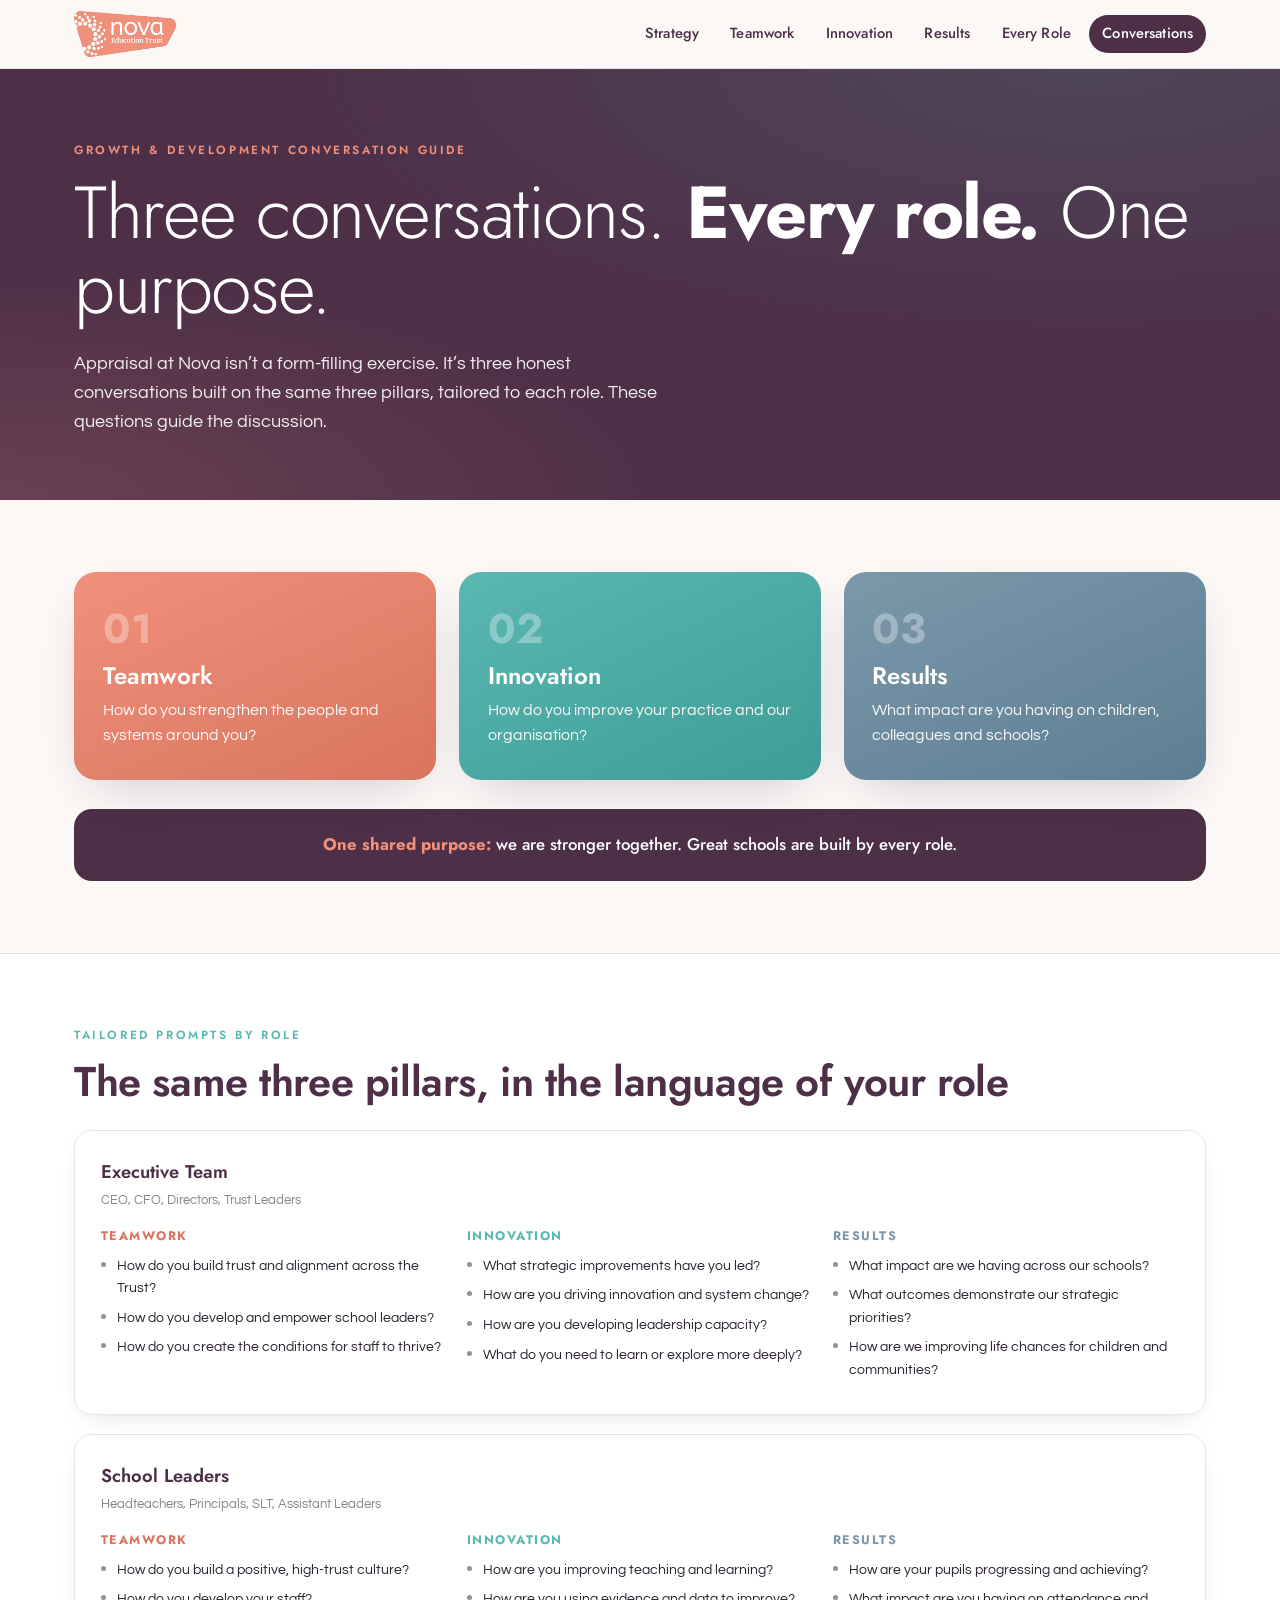
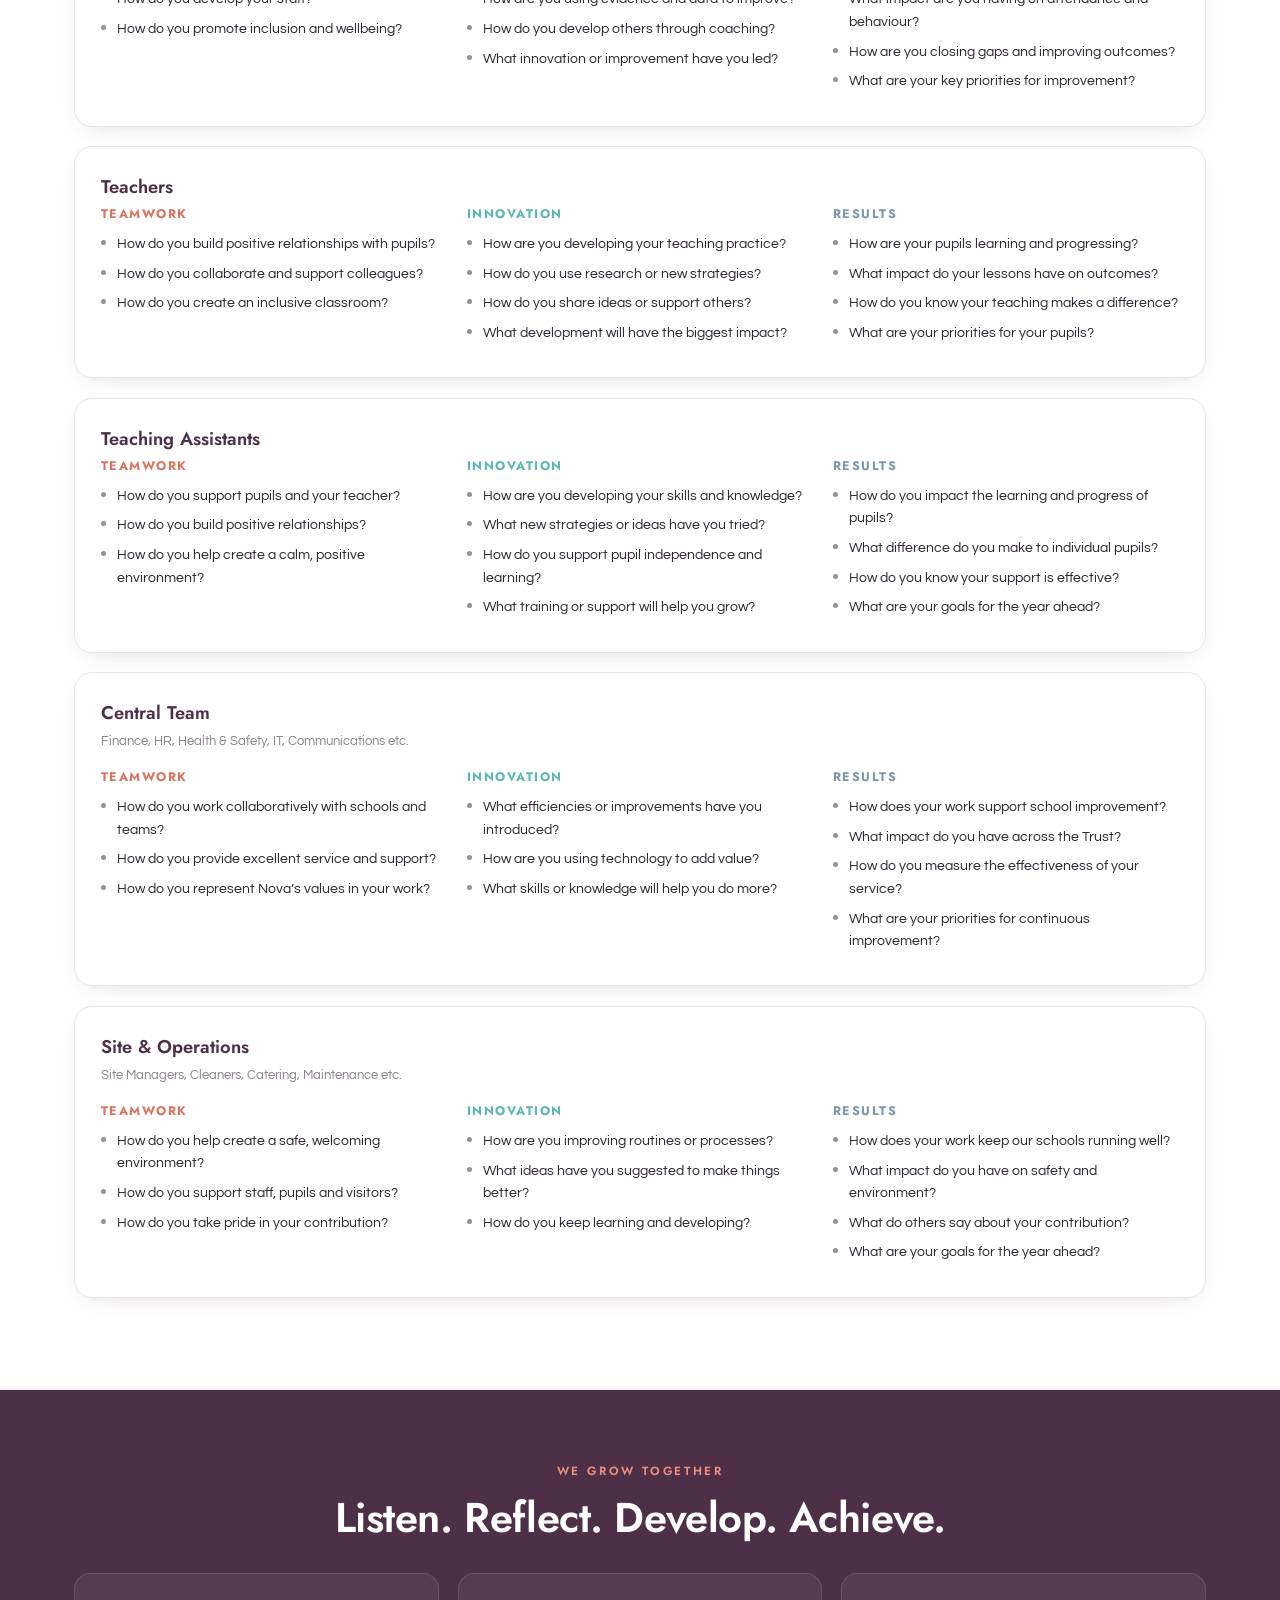
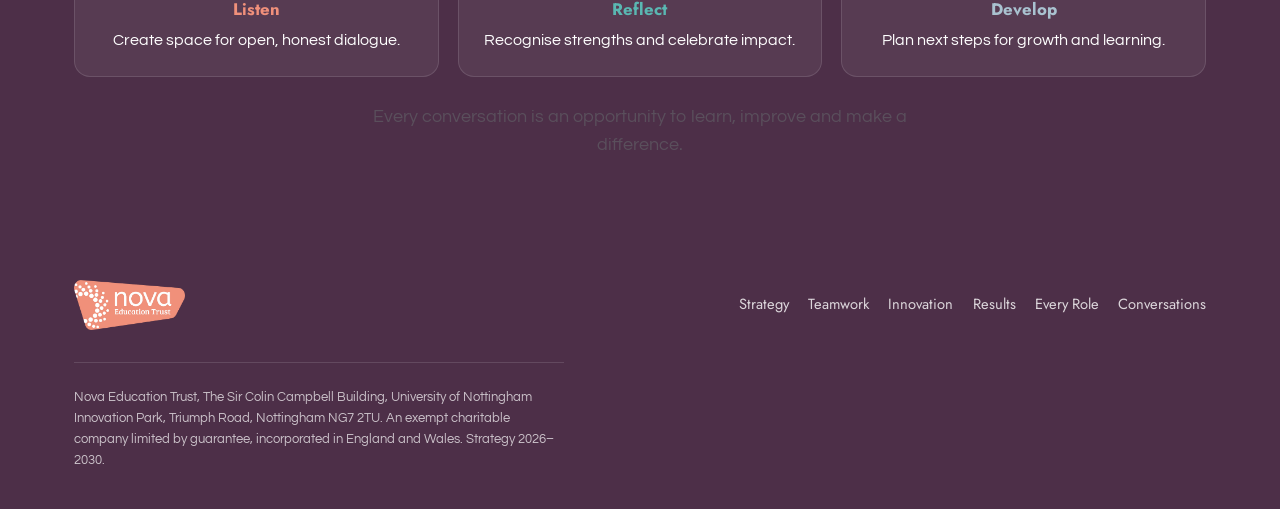
==== conversation-guide.html @ e48a893a "Add files via upload" ====
<!DOCTYPE html>
<html lang="en-GB">
<head>
<meta charset="UTF-8"><meta name="viewport" content="width=device-width, initial-scale=1.0">
<title>Growth &amp; Development Conversation Guide &mdash; Nova Education Trust</title>
<link rel="stylesheet" href="style.css">
</head>
<body>
<header class="nav">
  <div class="nav-inner">
    <a class="nav-logo" href="index.html"><img src="assets/nova-logo.png" alt="Nova Education Trust"></a>
    <nav class="links">
      <a href="index.html">Strategy</a>
      <a href="teamwork.html">Teamwork</a>
      <a href="innovation.html">Innovation</a>
      <a href="results.html">Results</a>
      <a href="performance-framework.html">Every Role</a>
      <a href="conversation-guide.html" class="active">Conversations</a>
    </nav>
  </div>
</header>

<section class="hero" style="padding:4.5rem 0 4rem">
  <div class="wrap">
    <div class="eyebrow" style="color:var(--coral)">Growth &amp; Development Conversation Guide</div>
    <h1>Three conversations. <b>Every role.</b> One purpose.</h1>
    <p class="sub">Appraisal at Nova isn&rsquo;t a form-filling exercise. It&rsquo;s three honest conversations built on the same three pillars, tailored to each role. These questions guide the discussion.</p>
  </div>
</section>

<section>
  <div class="wrap">
    <div class="pillars reveal">
      <div class="pcard t" style="cursor:default"><div class="num">01</div><h3>Teamwork</h3><p>How do you strengthen the people and systems around you?</p></div>
      <div class="pcard i" style="cursor:default"><div class="num">02</div><h3>Innovation</h3><p>How do you improve your practice and our organisation?</p></div>
      <div class="pcard r" style="cursor:default"><div class="num">03</div><h3>Results</h3><p>What impact are you having on children, colleagues and schools?</p></div>
    </div>
    <div class="purpose reveal"><b>One shared purpose:</b> we are stronger together. Great schools are built by every role.</div>
  </div>
</section>

<section class="band">
  <div class="wrap">
    <div class="reveal"><div class="eyebrow">Tailored prompts by role</div>
    <h2 class="section-title">The same three pillars, in the language of your role</h2></div>
    <div style="margin-top:1.6rem"><div class="conv-role reveal">
  <h3>Executive Team</h3><div class="ex">CEO, CFO, Directors, Trust Leaders</div>
  <div class="conv-cols">
    <div class="ct"><h5>Teamwork</h5><ul><li>How do you build trust and alignment across the Trust?</li><li>How do you develop and empower school leaders?</li><li>How do you create the conditions for staff to thrive?</li></ul></div>
    <div class="ci"><h5>Innovation</h5><ul><li>What strategic improvements have you led?</li><li>How are you driving innovation and system change?</li><li>How are you developing leadership capacity?</li><li>What do you need to learn or explore more deeply?</li></ul></div>
    <div class="cr"><h5>Results</h5><ul><li>What impact are we having across our schools?</li><li>What outcomes demonstrate our strategic priorities?</li><li>How are we improving life chances for children and communities?</li></ul></div>
  </div></div><div class="conv-role reveal">
  <h3>School Leaders</h3><div class="ex">Headteachers, Principals, SLT, Assistant Leaders</div>
  <div class="conv-cols">
    <div class="ct"><h5>Teamwork</h5><ul><li>How do you build a positive, high-trust culture?</li><li>How do you develop your staff?</li><li>How do you promote inclusion and wellbeing?</li></ul></div>
    <div class="ci"><h5>Innovation</h5><ul><li>How are you improving teaching and learning?</li><li>How are you using evidence and data to improve?</li><li>How do you develop others through coaching?</li><li>What innovation or improvement have you led?</li></ul></div>
    <div class="cr"><h5>Results</h5><ul><li>How are your pupils progressing and achieving?</li><li>What impact are you having on attendance and behaviour?</li><li>How are you closing gaps and improving outcomes?</li><li>What are your key priorities for improvement?</li></ul></div>
  </div></div><div class="conv-role reveal">
  <h3>Teachers</h3>
  <div class="conv-cols">
    <div class="ct"><h5>Teamwork</h5><ul><li>How do you build positive relationships with pupils?</li><li>How do you collaborate and support colleagues?</li><li>How do you create an inclusive classroom?</li></ul></div>
    <div class="ci"><h5>Innovation</h5><ul><li>How are you developing your teaching practice?</li><li>How do you use research or new strategies?</li><li>How do you share ideas or support others?</li><li>What development will have the biggest impact?</li></ul></div>
    <div class="cr"><h5>Results</h5><ul><li>How are your pupils learning and progressing?</li><li>What impact do your lessons have on outcomes?</li><li>How do you know your teaching makes a difference?</li><li>What are your priorities for your pupils?</li></ul></div>
  </div></div><div class="conv-role reveal">
  <h3>Teaching Assistants</h3>
  <div class="conv-cols">
    <div class="ct"><h5>Teamwork</h5><ul><li>How do you support pupils and your teacher?</li><li>How do you build positive relationships?</li><li>How do you help create a calm, positive environment?</li></ul></div>
    <div class="ci"><h5>Innovation</h5><ul><li>How are you developing your skills and knowledge?</li><li>What new strategies or ideas have you tried?</li><li>How do you support pupil independence and learning?</li><li>What training or support will help you grow?</li></ul></div>
    <div class="cr"><h5>Results</h5><ul><li>How do you impact the learning and progress of pupils?</li><li>What difference do you make to individual pupils?</li><li>How do you know your support is effective?</li><li>What are your goals for the year ahead?</li></ul></div>
  </div></div><div class="conv-role reveal">
  <h3>Central Team</h3><div class="ex">Finance, HR, Health &amp; Safety, IT, Communications etc.</div>
  <div class="conv-cols">
    <div class="ct"><h5>Teamwork</h5><ul><li>How do you work collaboratively with schools and teams?</li><li>How do you provide excellent service and support?</li><li>How do you represent Nova&rsquo;s values in your work?</li></ul></div>
    <div class="ci"><h5>Innovation</h5><ul><li>What efficiencies or improvements have you introduced?</li><li>How are you using technology to add value?</li><li>What skills or knowledge will help you do more?</li></ul></div>
    <div class="cr"><h5>Results</h5><ul><li>How does your work support school improvement?</li><li>What impact do you have across the Trust?</li><li>How do you measure the effectiveness of your service?</li><li>What are your priorities for continuous improvement?</li></ul></div>
  </div></div><div class="conv-role reveal">
  <h3>Site &amp; Operations</h3><div class="ex">Site Managers, Cleaners, Catering, Maintenance etc.</div>
  <div class="conv-cols">
    <div class="ct"><h5>Teamwork</h5><ul><li>How do you help create a safe, welcoming environment?</li><li>How do you support staff, pupils and visitors?</li><li>How do you take pride in your contribution?</li></ul></div>
    <div class="ci"><h5>Innovation</h5><ul><li>How are you improving routines or processes?</li><li>What ideas have you suggested to make things better?</li><li>How do you keep learning and developing?</li></ul></div>
    <div class="cr"><h5>Results</h5><ul><li>How does your work keep our schools running well?</li><li>What impact do you have on safety and environment?</li><li>What do others say about your contribution?</li><li>What are your goals for the year ahead?</li></ul></div>
  </div></div></div>
  </div>
</section>

<section class="band-plum">
  <div class="wrap reveal" style="text-align:center">
    <div class="eyebrow">We grow together</div>
    <h2 class="section-title">Listen. Reflect. Develop. Achieve.</h2>
    <div class="narrative" style="margin-top:2rem">
      <div class="nt"><b>Listen</b> Create space for open, honest dialogue.</div>
      <div class="ni"><b>Reflect</b> Recognise strengths and celebrate impact.</div>
      <div class="nr"><b>Develop</b> Plan next steps for growth and learning.</div>
    </div>
    <p class="lead" style="margin:1.6rem auto 0">Every conversation is an opportunity to learn, improve and make a difference.</p>
  </div>
</section>

<footer>
  <div class="wrap">
    <div class="fgrid">
      <img src="assets/nova-logo-white.png" alt="Nova Education Trust">
      <nav class="fnav">
        <a href="index.html">Strategy</a><a href="teamwork.html">Teamwork</a><a href="innovation.html">Innovation</a><a href="results.html">Results</a><a href="performance-framework.html">Every Role</a><a href="conversation-guide.html">Conversations</a>
      </nav>
    </div>
    <p class="copy">Nova Education Trust, The Sir Colin Campbell Building, University of Nottingham Innovation Park, Triumph Road, Nottingham NG7 2TU. An exempt charitable company limited by guarantee, incorporated in England and Wales. Strategy 2026&ndash;2030.</p>
  </div>
</footer>
<script src="app.js"></script>
</body></html>
---- style.css ----
/* ============================================================
   NOVA EDUCATION TRUST — Strategy 2026–2030
   Brand palette (from brand guidelines):
   Coral  #f0907b   | Slate  #7c98ab | Teal #5ab7b2 | Plum #4d2f48
   ============================================================ */

@import url('https://fonts.googleapis.com/css2?family=Jost:wght@300;400;500;600;700&family=Questrial&display=swap');

:root{
  --coral:#f0907b;
  --coral-dark:#d9755f;
  --coral-tint:#fdeee9;
  --slate:#7c98ab;
  --teal:#5ab7b2;
  --teal-tint:#e7f4f3;
  --plum:#4d2f48;
  --plum-tint:#f3eef2;
  --ink:#2c2230;
  --paper:#fbf8f6;
  --white:#ffffff;
  --line:#ece3df;
  --shadow:0 18px 50px -22px rgba(77,47,72,.30);
  --shadow-sm:0 8px 24px -14px rgba(77,47,72,.28);
  /* Century Gothic is the brand font; Jost/Questrial are the closest free geometric matches */
  --display:'Jost','Century Gothic',sans-serif;
  --body:'Questrial','Century Gothic',sans-serif;
}

*{box-sizing:border-box;margin:0;padding:0}
html{scroll-behavior:smooth}
body{
  font-family:var(--body);
  color:var(--ink);
  background:var(--paper);
  line-height:1.6;
  -webkit-font-smoothing:antialiased;
}
h1,h2,h3,h4,.eyebrow,nav,.btn{font-family:var(--display)}

/* ---------- decorative dot texture ---------- */
.dotfield{position:absolute;inset:0;pointer-events:none;opacity:.5;z-index:0}

/* ---------- top nav ---------- */
header.nav{
  position:sticky;top:0;z-index:100;
  background:rgba(251,248,246,.86);
  backdrop-filter:blur(12px);
  border-bottom:1px solid var(--line);
}
.nav-inner{
  max-width:1180px;margin:0 auto;padding:.7rem 1.5rem;
  display:flex;align-items:center;justify-content:space-between;gap:1rem;
}
.nav-logo img{height:46px;display:block}
nav.links{display:flex;gap:.35rem;flex-wrap:wrap}
nav.links a{
  text-decoration:none;color:var(--plum);font-weight:500;font-size:.92rem;
  padding:.45rem .8rem;border-radius:999px;transition:.2s;letter-spacing:.01em;
}
nav.links a:hover{background:var(--plum-tint)}
nav.links a.active{background:var(--plum);color:var(--white)}

/* ---------- generic layout ---------- */
.wrap{max-width:1180px;margin:0 auto;padding:0 1.5rem}
section{padding:4.5rem 0;position:relative}
.eyebrow{
  text-transform:uppercase;letter-spacing:.22em;font-size:.74rem;font-weight:600;
  color:var(--teal);margin-bottom:.9rem;
}
h2.section-title{font-size:clamp(1.7rem,3.4vw,2.6rem);font-weight:600;color:var(--plum);line-height:1.1;letter-spacing:-.01em}
.lead{font-size:1.12rem;max-width:62ch;color:#5a4f5c;margin-top:1rem}

/* ---------- hero ---------- */
.hero{
  position:relative;overflow:hidden;
  background:
    radial-gradient(120% 120% at 85% 0%, rgba(90,183,178,.16), transparent 55%),
    radial-gradient(110% 110% at 0% 100%, rgba(240,144,123,.18), transparent 50%),
    var(--plum);
  color:var(--white);
  padding:5.5rem 0 5rem;
}
.hero .wrap{position:relative;z-index:2}
.hero .logo-white{height:58px;margin-bottom:2.4rem}
.hero h1{
  font-size:clamp(2.4rem,6vw,4.6rem);font-weight:300;line-height:1.02;letter-spacing:-.02em;
}
.hero h1 b{font-weight:700}
.hero .tagline{
  font-family:var(--display);font-weight:600;font-size:clamp(1.1rem,2.4vw,1.5rem);
  margin-top:1.4rem;letter-spacing:.02em;
}
.hero .tagline .c{color:var(--coral)}
.hero .tagline .i{color:var(--teal)}
.hero .tagline .r{color:#a9c2d0}
.hero p.sub{max-width:60ch;margin-top:1.6rem;font-size:1.12rem;opacity:.92}
.hero .cta{margin-top:2.4rem;display:flex;gap:.8rem;flex-wrap:wrap}
.btn{
  display:inline-block;text-decoration:none;font-weight:600;font-size:.95rem;
  padding:.85rem 1.5rem;border-radius:999px;transition:.2s;letter-spacing:.01em;
}
.btn-primary{background:var(--coral);color:var(--white)}
.btn-primary:hover{background:var(--coral-dark);transform:translateY(-2px)}
.btn-ghost{background:transparent;color:var(--white);border:1.5px solid rgba(255,255,255,.4)}
.btn-ghost:hover{border-color:var(--white);background:rgba(255,255,255,.08)}

/* dot motif in hero corner */
.hero-dots{position:absolute;top:-40px;right:-40px;width:340px;height:340px;opacity:.13;z-index:1}

/* ---------- three pillar cards ---------- */
.pillars{display:grid;grid-template-columns:repeat(3,1fr);gap:1.4rem}
.pcard{
  position:relative;border-radius:22px;padding:2.2rem 1.8rem 2rem;color:var(--white);
  overflow:hidden;box-shadow:var(--shadow);text-decoration:none;display:block;
  transition:transform .25s, box-shadow .25s;
}
.pcard:hover{transform:translateY(-6px);box-shadow:0 26px 60px -24px rgba(77,47,72,.45)}
.pcard.t{background:linear-gradient(155deg,var(--coral),var(--coral-dark))}
.pcard.i{background:linear-gradient(155deg,var(--teal),#3f9d98)}
.pcard.r{background:linear-gradient(155deg,var(--slate),#5d7e92)}
.pcard .num{font-family:var(--display);font-weight:700;font-size:2.6rem;opacity:.32;line-height:1}
.pcard h3{font-size:1.5rem;font-weight:600;margin:.5rem 0 .15rem}
.pcard .motto{font-weight:600;font-family:var(--display);opacity:.95;margin-bottom:.9rem;letter-spacing:.02em}
.pcard p{font-size:.98rem;opacity:.95}
.pcard .q{margin-top:1.1rem;font-style:italic;font-size:.92rem;opacity:.9;border-top:1px solid rgba(255,255,255,.25);padding-top:.9rem}
.pcard .arrow{margin-top:1.2rem;font-family:var(--display);font-weight:600;font-size:.9rem}

/* ---------- alt sections ---------- */
.band{background:var(--white);border-top:1px solid var(--line);border-bottom:1px solid var(--line)}
.band-plum{background:var(--plum);color:var(--white)}
.band-plum .section-title{color:var(--white)}
.band-plum .eyebrow{color:var(--coral)}

/* ---------- narrative strip ---------- */
.narrative{display:grid;grid-template-columns:repeat(3,1fr);gap:1.2rem;margin-top:2rem}
.narrative div{padding:1.4rem 1.5rem;border-radius:16px;background:rgba(255,255,255,.06);border:1px solid rgba(255,255,255,.12)}
.narrative b{font-family:var(--display);font-size:1.05rem;display:block;margin-bottom:.3rem}
.narrative .nt b{color:var(--coral)}
.narrative .ni b{color:var(--teal)}
.narrative .nr b{color:#a9c2d0}

/* ---------- enablers ---------- */
.enablers{display:grid;grid-template-columns:repeat(6,1fr);gap:1rem;margin-top:2rem}
.enabler{background:var(--paper);border:1px solid var(--line);border-radius:14px;padding:1.3rem 1rem;text-align:center}
.enabler .ic{width:46px;height:46px;border-radius:50%;display:grid;place-items:center;margin:0 auto .7rem;color:#fff;font-family:var(--display);font-weight:700}
.enabler h4{font-size:.98rem;color:var(--plum);font-weight:600;margin-bottom:.3rem}
.enabler p{font-size:.82rem;color:#6a5f6c;line-height:1.45}

/* ---------- scorecard table ---------- */
.scorecard{width:100%;border-collapse:separate;border-spacing:0;margin-top:2rem;border-radius:16px;overflow:hidden;box-shadow:var(--shadow-sm)}
.scorecard th{font-family:var(--display);font-weight:600;color:#fff;text-align:left;padding:1rem 1.2rem;font-size:1rem}
.scorecard th.t{background:var(--coral)}
.scorecard th.i{background:var(--teal)}
.scorecard th.r{background:var(--slate)}
.scorecard td{padding:.8rem 1.2rem;background:#fff;border-bottom:1px solid var(--line);font-size:.95rem;color:var(--ink)}
.scorecard tr:last-child td{border-bottom:none}
.scorecard td:nth-child(1){border-left:3px solid var(--coral-tint)}
.scorecard td:nth-child(2){background:var(--teal-tint)}
.scorecard td:nth-child(3){background:var(--paper)}

/* ---------- KPI + roadmap (pillar pages) ---------- */
.page-hero{padding:4rem 0 3rem;color:#fff;position:relative;overflow:hidden}
.page-hero.t{background:linear-gradient(135deg,var(--coral),var(--coral-dark))}
.page-hero.i{background:linear-gradient(135deg,var(--teal),#3f9d98)}
.page-hero.r{background:linear-gradient(135deg,var(--slate),#54748a)}
.page-hero .eyebrow{color:rgba(255,255,255,.85)}
.page-hero h1{font-size:clamp(2.2rem,5vw,3.6rem);font-weight:300}
.page-hero h1 b{font-weight:700}
.page-hero .motto{font-family:var(--display);font-weight:600;font-size:1.3rem;margin-top:.5rem}
.page-hero .aim{max-width:60ch;margin-top:1.2rem;font-size:1.1rem;opacity:.95}

.brings{display:flex;flex-wrap:wrap;gap:.5rem;margin-top:2rem}
.brings span{background:#fff;border:1px solid var(--line);border-radius:999px;padding:.4rem .95rem;font-size:.86rem;color:var(--plum);font-weight:500}

.success-grid{display:grid;grid-template-columns:repeat(3,1fr);gap:1.3rem;margin-top:1.5rem}
.scol{background:#fff;border:1px solid var(--line);border-radius:18px;padding:1.6rem;box-shadow:var(--shadow-sm)}
.scol h4{font-family:var(--display);font-weight:600;color:var(--plum);margin-bottom:.9rem;font-size:1.1rem;display:flex;align-items:center;gap:.5rem}
.scol h4::before{content:"";width:10px;height:10px;border-radius:50%;background:var(--accent)}
.scol ul{list-style:none}
.scol li{padding-left:1.4rem;position:relative;margin-bottom:.5rem;font-size:.95rem}
.scol li::before{content:"";position:absolute;left:0;top:.55em;width:7px;height:7px;border-radius:50%;background:var(--accent)}

.kpi-grid{display:grid;grid-template-columns:repeat(3,1fr);gap:1.3rem;margin-top:1.5rem}
.kpi{background:#fff;border-radius:18px;padding:1.6rem;border-top:5px solid var(--accent);box-shadow:var(--shadow-sm)}
.kpi .knum{font-family:var(--display);font-weight:700;color:var(--accent);font-size:.8rem;letter-spacing:.15em;text-transform:uppercase}
.kpi h4{font-size:1.05rem;color:var(--plum);font-weight:600;margin:.4rem 0 .8rem;font-family:var(--display)}
.kpi .target{font-size:.92rem;color:#5a4f5c}
.kpi .target b{color:var(--ink)}

/* roadmap */
.roadmap{margin-top:1.5rem;display:grid;gap:1.1rem}
.yr{background:#fff;border:1px solid var(--line);border-radius:18px;padding:1.5rem 1.6rem;box-shadow:var(--shadow-sm);position:relative;overflow:hidden}
.yr::before{content:"";position:absolute;left:0;top:0;bottom:0;width:6px;background:var(--accent)}
.yr .yhead{display:flex;align-items:baseline;gap:.8rem;margin-bottom:.9rem;flex-wrap:wrap}
.yr .ytag{font-family:var(--display);font-weight:700;color:#fff;background:var(--accent);padding:.25rem .8rem;border-radius:999px;font-size:.82rem}
.yr .yname{font-family:var(--display);font-weight:600;color:var(--plum);font-size:1.15rem}
.yr ul{list-style:none;display:grid;gap:.45rem}
.yr li{padding-left:1.4rem;position:relative;font-size:.95rem}
.yr li::before{content:"→";position:absolute;left:0;color:var(--accent);font-weight:700}

/* ---------- role framework table ---------- */
.roletable-wrap{overflow-x:auto;margin-top:1.5rem;border-radius:16px;box-shadow:var(--shadow-sm)}
table.roles{border-collapse:separate;border-spacing:0;width:100%;min-width:720px;background:#fff}
table.roles th,table.roles td{padding:1rem 1.1rem;text-align:left;vertical-align:top;border-bottom:1px solid var(--line);font-size:.9rem}
table.roles thead th{font-family:var(--display);font-weight:600;color:#fff;position:sticky;top:0}
table.roles thead th:nth-child(1){background:var(--plum)}
table.roles thead th.t{background:var(--coral)}
table.roles thead th.i{background:var(--teal)}
table.roles thead th.r{background:var(--slate)}
table.roles tbody th{font-family:var(--display);font-weight:600;color:var(--plum);background:var(--paper);white-space:nowrap}
table.roles tbody th small{display:block;font-family:var(--body);font-weight:400;color:#8a7f8c;font-size:.78rem;white-space:normal;max-width:160px;margin-top:.2rem}
table.roles td:nth-child(2){background:var(--coral-tint)}
table.roles td:nth-child(3){background:var(--teal-tint)}
table.roles td:nth-child(4){background:var(--paper)}

/* assess + why cards */
.minicards{display:grid;grid-template-columns:repeat(3,1fr);gap:1.2rem;margin-top:1.5rem}
.mc{background:#fff;border:1px solid var(--line);border-radius:16px;padding:1.5rem;box-shadow:var(--shadow-sm)}
.mc .ic{width:42px;height:42px;border-radius:12px;background:var(--teal-tint);color:var(--teal);display:grid;place-items:center;font-family:var(--display);font-weight:700;margin-bottom:.8rem}
.mc h4{font-family:var(--display);color:var(--plum);font-weight:600;margin-bottom:.4rem;font-size:1.02rem}
.mc p{font-size:.9rem;color:#5a4f5c}

/* quote / apple callout */
.callout{background:var(--plum-tint);border-left:5px solid var(--coral);border-radius:0 16px 16px 0;padding:1.6rem 1.8rem;margin-top:1.8rem}
.callout p{font-size:1.05rem;color:var(--plum)}
.callout .src{font-size:.82rem;color:#8a7f8c;margin-top:.6rem;font-style:italic}

/* conversation guide */
.conv-role{background:#fff;border:1px solid var(--line);border-radius:18px;padding:1.6rem;box-shadow:var(--shadow-sm);margin-bottom:1.2rem}
.conv-role h3{font-family:var(--display);color:var(--plum);font-weight:600;font-size:1.15rem;margin-bottom:.2rem}
.conv-role .ex{font-size:.82rem;color:#8a7f8c;margin-bottom:1rem}
.conv-cols{display:grid;grid-template-columns:repeat(3,1fr);gap:1.2rem}
.conv-cols h5{font-family:var(--display);font-size:.78rem;letter-spacing:.12em;text-transform:uppercase;margin-bottom:.5rem}
.conv-cols .ct h5{color:var(--coral-dark)}
.conv-cols .ci h5{color:var(--teal)}
.conv-cols .cr h5{color:var(--slate)}
.conv-cols ul{list-style:none}
.conv-cols li{font-size:.88rem;margin-bottom:.45rem;padding-left:1rem;position:relative}
.conv-cols li::before{content:"";position:absolute;left:0;top:.5em;width:5px;height:5px;border-radius:50%;background:currentColor;opacity:.5}
.conv-cols .ct{color:var(--coral-dark)}
.conv-cols .ci{color:var(--teal)}
.conv-cols .cr{color:var(--slate)}
.conv-cols .ct li,.conv-cols .ci li,.conv-cols .cr li{color:var(--ink)}

/* footer */
footer{background:var(--plum);color:#fff;padding:3rem 0 2.4rem;margin-top:0}
footer .fgrid{display:flex;justify-content:space-between;gap:2rem;flex-wrap:wrap;align-items:center}
footer img{height:50px}
footer .fnav{display:flex;gap:1.2rem;flex-wrap:wrap}
footer .fnav a{color:rgba(255,255,255,.8);text-decoration:none;font-size:.92rem;font-family:var(--display)}
footer .fnav a:hover{color:#fff}
footer .copy{margin-top:2rem;padding-top:1.5rem;border-top:1px solid rgba(255,255,255,.18);font-size:.82rem;opacity:.7;max-width:70ch}

/* shared-purpose banner */
.purpose{background:var(--plum);color:#fff;border-radius:18px;padding:1.4rem 1.8rem;margin-top:1.8rem;text-align:center;font-family:var(--display);font-weight:500;font-size:1.05rem}
.purpose b{color:var(--coral)}

/* reveal animation */
.reveal{opacity:0;transform:translateY(24px);transition:opacity .7s ease,transform .7s ease}
.reveal.in{opacity:1;transform:none}

/* ---------- responsive ---------- */
@media(max-width:900px){
  .pillars,.narrative,.success-grid,.kpi-grid,.minicards,.conv-cols{grid-template-columns:1fr}
  .enablers{grid-template-columns:repeat(3,1fr)}
  nav.links{display:none}
}
@media(max-width:560px){
  .enablers{grid-template-columns:repeat(2,1fr)}
  section{padding:3rem 0}
}
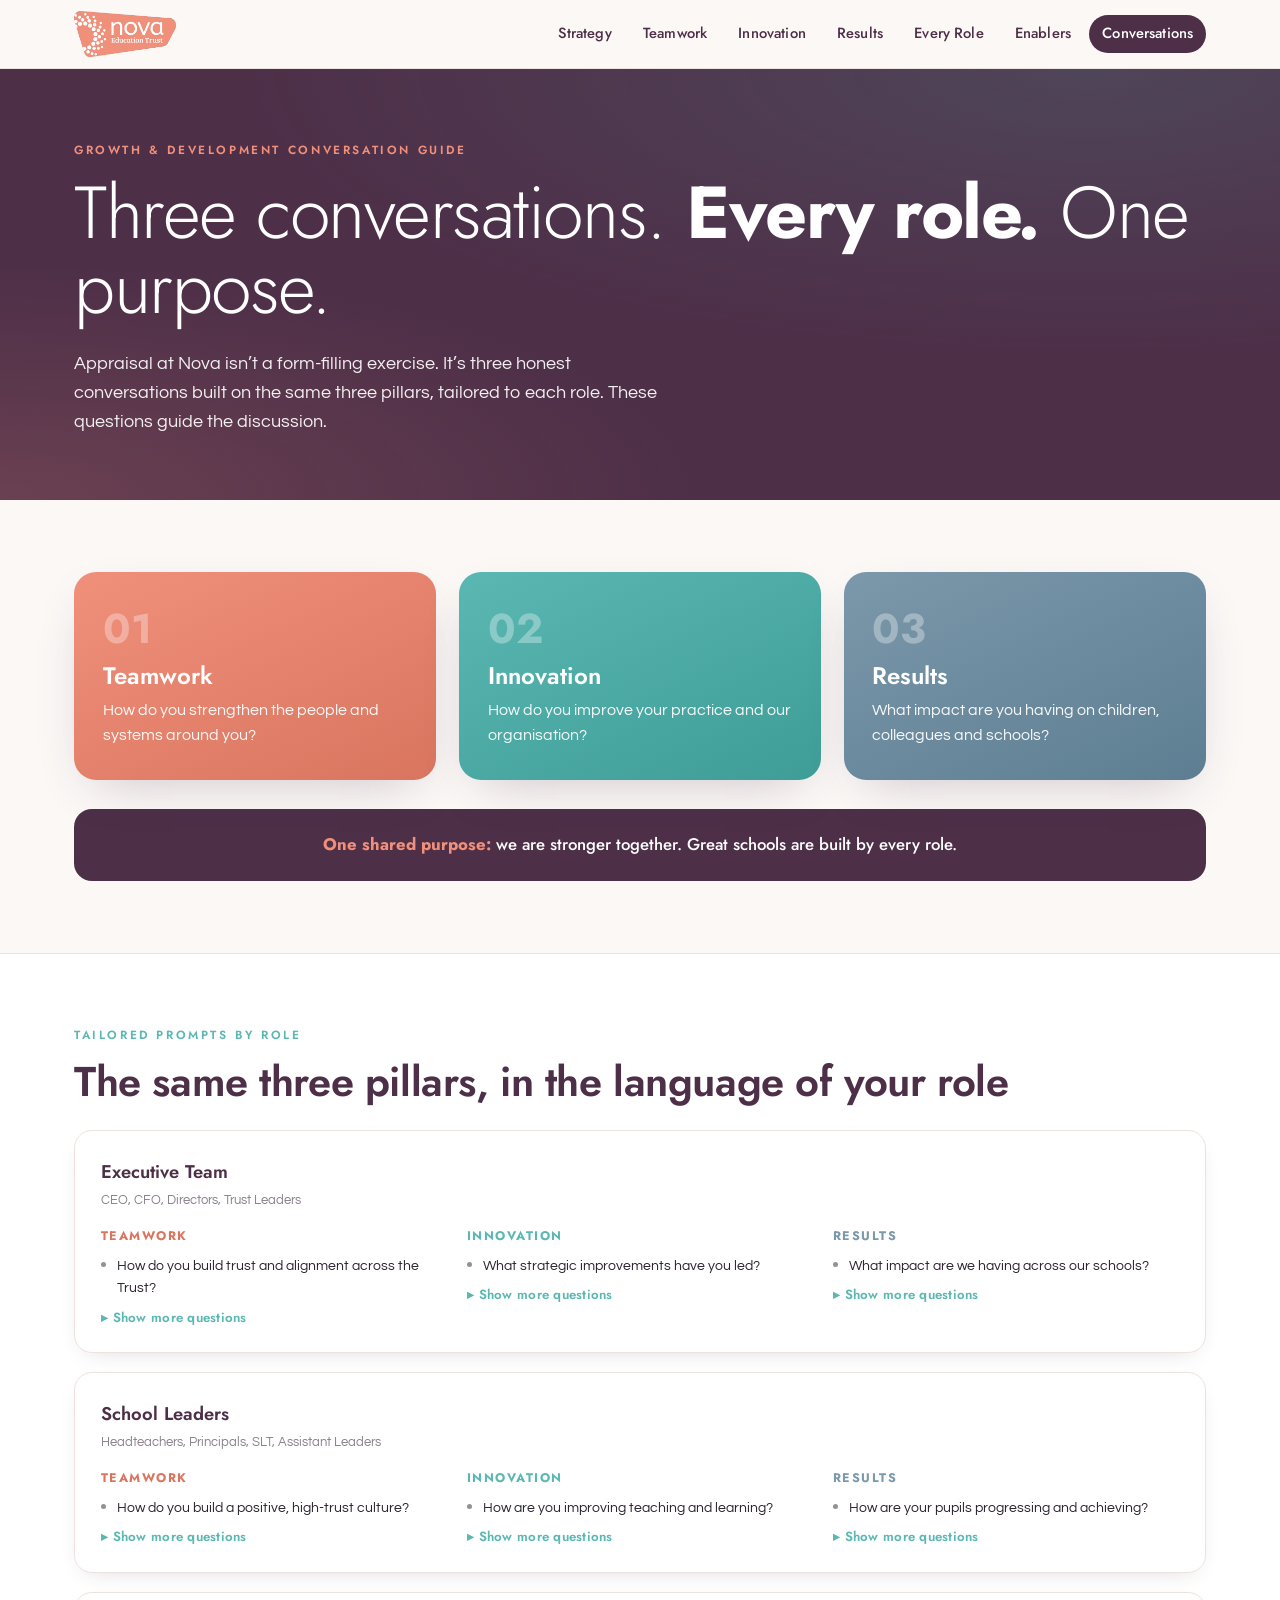
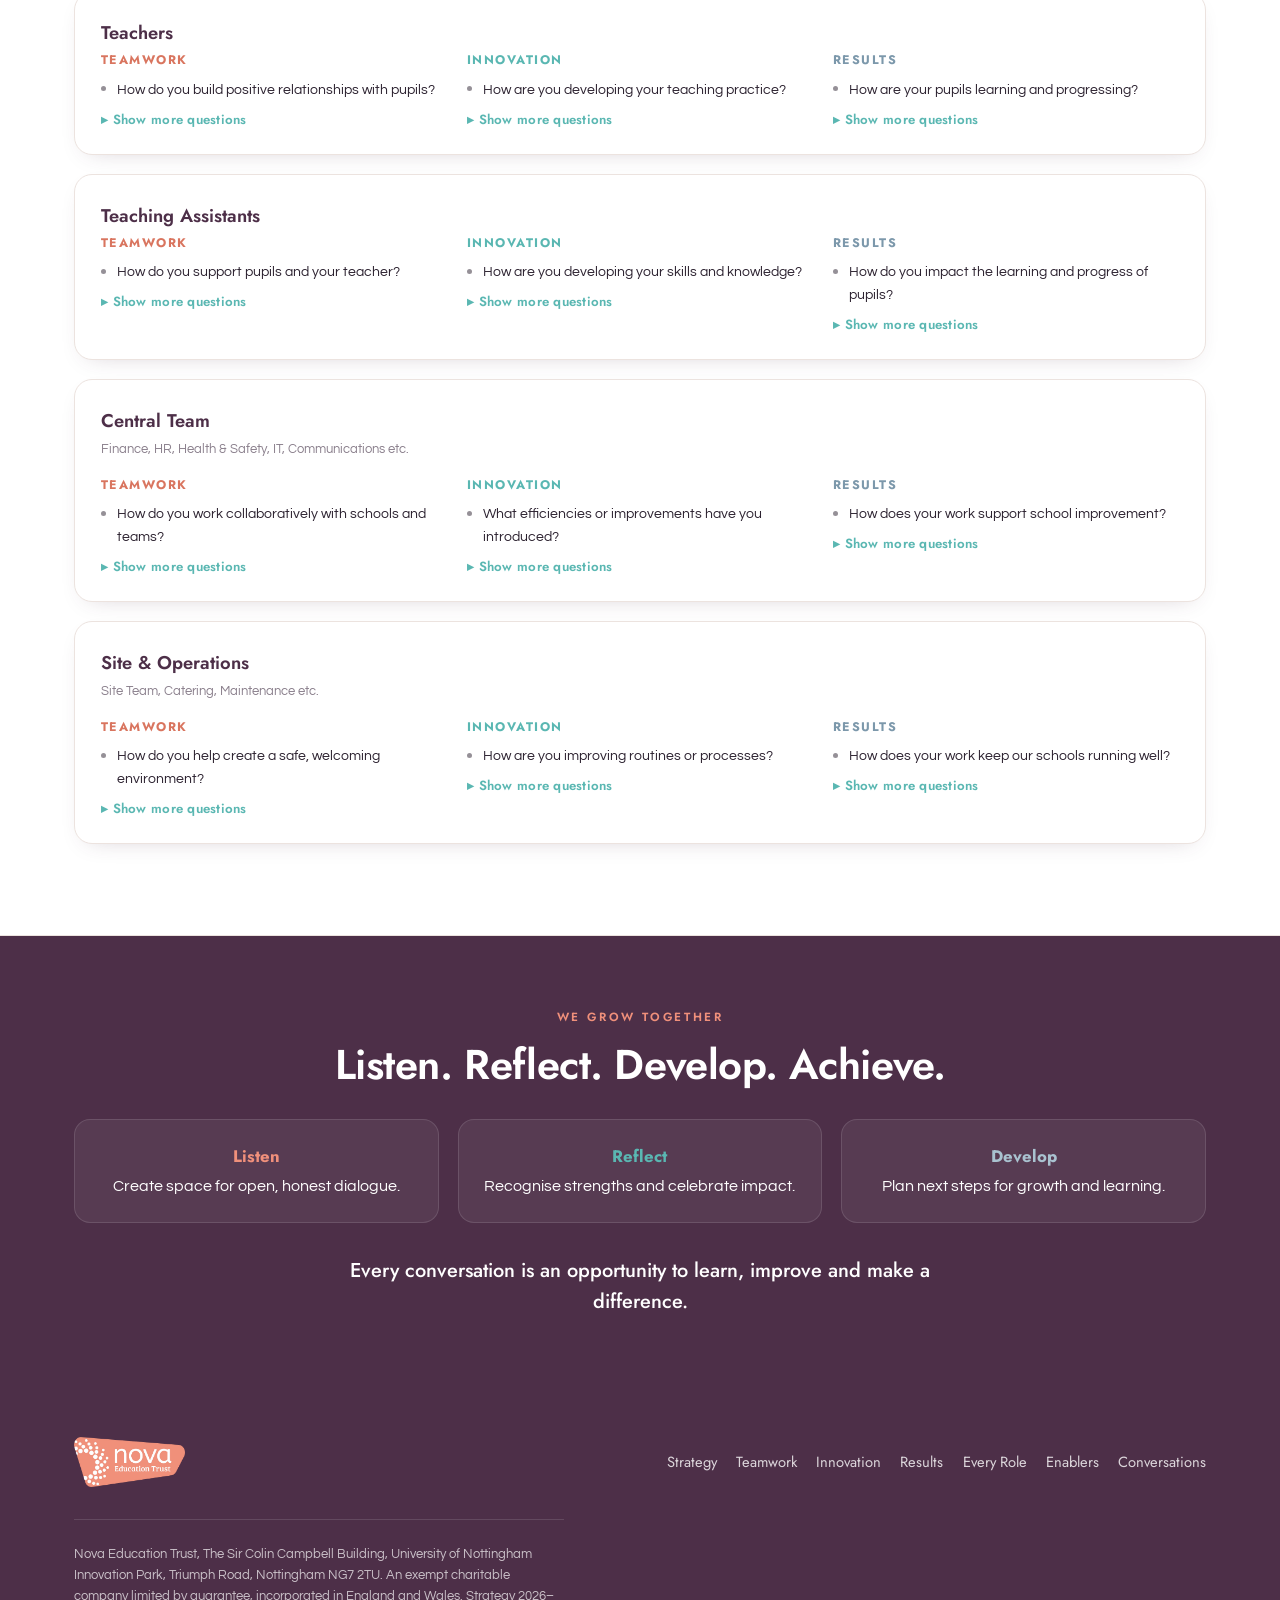
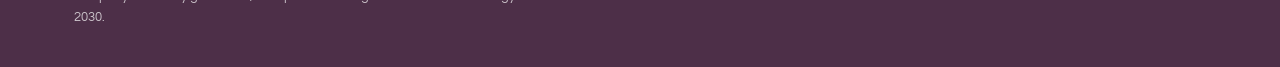
==== commit 72fef591: "Major UX and content improvements Co-Authored-By: Claude Sonnet 4.6 <noreply@anthropic.com>" ====
--- a/conversation-guide.html
+++ b/conversation-guide.html
@@ -15,6 +15,7 @@
       <a href="innovation.html">Innovation</a>
       <a href="results.html">Results</a>
       <a href="performance-framework.html">Every Role</a>
+      <a href="enablers.html">Enablers</a>
       <a href="conversation-guide.html" class="active">Conversations</a>
     </nav>
   </div>
@@ -43,43 +44,159 @@
   <div class="wrap">
     <div class="reveal"><div class="eyebrow">Tailored prompts by role</div>
     <h2 class="section-title">The same three pillars, in the language of your role</h2></div>
-    <div style="margin-top:1.6rem"><div class="conv-role reveal">
-  <h3>Executive Team</h3><div class="ex">CEO, CFO, Directors, Trust Leaders</div>
-  <div class="conv-cols">
-    <div class="ct"><h5>Teamwork</h5><ul><li>How do you build trust and alignment across the Trust?</li><li>How do you develop and empower school leaders?</li><li>How do you create the conditions for staff to thrive?</li></ul></div>
-    <div class="ci"><h5>Innovation</h5><ul><li>What strategic improvements have you led?</li><li>How are you driving innovation and system change?</li><li>How are you developing leadership capacity?</li><li>What do you need to learn or explore more deeply?</li></ul></div>
-    <div class="cr"><h5>Results</h5><ul><li>What impact are we having across our schools?</li><li>What outcomes demonstrate our strategic priorities?</li><li>How are we improving life chances for children and communities?</li></ul></div>
-  </div></div><div class="conv-role reveal">
-  <h3>School Leaders</h3><div class="ex">Headteachers, Principals, SLT, Assistant Leaders</div>
-  <div class="conv-cols">
-    <div class="ct"><h5>Teamwork</h5><ul><li>How do you build a positive, high-trust culture?</li><li>How do you develop your staff?</li><li>How do you promote inclusion and wellbeing?</li></ul></div>
-    <div class="ci"><h5>Innovation</h5><ul><li>How are you improving teaching and learning?</li><li>How are you using evidence and data to improve?</li><li>How do you develop others through coaching?</li><li>What innovation or improvement have you led?</li></ul></div>
-    <div class="cr"><h5>Results</h5><ul><li>How are your pupils progressing and achieving?</li><li>What impact are you having on attendance and behaviour?</li><li>How are you closing gaps and improving outcomes?</li><li>What are your key priorities for improvement?</li></ul></div>
-  </div></div><div class="conv-role reveal">
-  <h3>Teachers</h3>
-  <div class="conv-cols">
-    <div class="ct"><h5>Teamwork</h5><ul><li>How do you build positive relationships with pupils?</li><li>How do you collaborate and support colleagues?</li><li>How do you create an inclusive classroom?</li></ul></div>
-    <div class="ci"><h5>Innovation</h5><ul><li>How are you developing your teaching practice?</li><li>How do you use research or new strategies?</li><li>How do you share ideas or support others?</li><li>What development will have the biggest impact?</li></ul></div>
-    <div class="cr"><h5>Results</h5><ul><li>How are your pupils learning and progressing?</li><li>What impact do your lessons have on outcomes?</li><li>How do you know your teaching makes a difference?</li><li>What are your priorities for your pupils?</li></ul></div>
-  </div></div><div class="conv-role reveal">
-  <h3>Teaching Assistants</h3>
-  <div class="conv-cols">
-    <div class="ct"><h5>Teamwork</h5><ul><li>How do you support pupils and your teacher?</li><li>How do you build positive relationships?</li><li>How do you help create a calm, positive environment?</li></ul></div>
-    <div class="ci"><h5>Innovation</h5><ul><li>How are you developing your skills and knowledge?</li><li>What new strategies or ideas have you tried?</li><li>How do you support pupil independence and learning?</li><li>What training or support will help you grow?</li></ul></div>
-    <div class="cr"><h5>Results</h5><ul><li>How do you impact the learning and progress of pupils?</li><li>What difference do you make to individual pupils?</li><li>How do you know your support is effective?</li><li>What are your goals for the year ahead?</li></ul></div>
-  </div></div><div class="conv-role reveal">
-  <h3>Central Team</h3><div class="ex">Finance, HR, Health &amp; Safety, IT, Communications etc.</div>
-  <div class="conv-cols">
-    <div class="ct"><h5>Teamwork</h5><ul><li>How do you work collaboratively with schools and teams?</li><li>How do you provide excellent service and support?</li><li>How do you represent Nova&rsquo;s values in your work?</li></ul></div>
-    <div class="ci"><h5>Innovation</h5><ul><li>What efficiencies or improvements have you introduced?</li><li>How are you using technology to add value?</li><li>What skills or knowledge will help you do more?</li></ul></div>
-    <div class="cr"><h5>Results</h5><ul><li>How does your work support school improvement?</li><li>What impact do you have across the Trust?</li><li>How do you measure the effectiveness of your service?</li><li>What are your priorities for continuous improvement?</li></ul></div>
-  </div></div><div class="conv-role reveal">
-  <h3>Site &amp; Operations</h3><div class="ex">Site Managers, Cleaners, Catering, Maintenance etc.</div>
-  <div class="conv-cols">
-    <div class="ct"><h5>Teamwork</h5><ul><li>How do you help create a safe, welcoming environment?</li><li>How do you support staff, pupils and visitors?</li><li>How do you take pride in your contribution?</li></ul></div>
-    <div class="ci"><h5>Innovation</h5><ul><li>How are you improving routines or processes?</li><li>What ideas have you suggested to make things better?</li><li>How do you keep learning and developing?</li></ul></div>
-    <div class="cr"><h5>Results</h5><ul><li>How does your work keep our schools running well?</li><li>What impact do you have on safety and environment?</li><li>What do others say about your contribution?</li><li>What are your goals for the year ahead?</li></ul></div>
-  </div></div></div>
+    <div style="margin-top:1.6rem">
+
+      <!-- Executive Team -->
+      <div class="conv-role reveal">
+        <h3>Executive Team</h3><div class="ex">CEO, CFO, Directors, Trust Leaders</div>
+        <div class="conv-cols">
+          <div class="ct">
+            <h5>Teamwork</h5>
+            <ul><li>How do you build trust and alignment across the Trust?</li></ul>
+            <div class="conv-extra" id="et-t-extra"><ul><li>How do you develop and empower school leaders?</li><li>How do you create the conditions for staff to thrive?</li></ul></div>
+            <button class="conv-more-btn" onclick="toggleExtra('et-t-extra', this)">Show more questions</button>
+          </div>
+          <div class="ci">
+            <h5>Innovation</h5>
+            <ul><li>What strategic improvements have you led?</li></ul>
+            <div class="conv-extra" id="et-i-extra"><ul><li>How are you driving innovation and system change?</li><li>How are you developing leadership capacity?</li><li>What do you need to learn or explore more deeply?</li></ul></div>
+            <button class="conv-more-btn" onclick="toggleExtra('et-i-extra', this)">Show more questions</button>
+          </div>
+          <div class="cr">
+            <h5>Results</h5>
+            <ul><li>What impact are we having across our schools?</li></ul>
+            <div class="conv-extra" id="et-r-extra"><ul><li>What outcomes demonstrate our strategic priorities?</li><li>How are we improving life chances for children and communities?</li></ul></div>
+            <button class="conv-more-btn" onclick="toggleExtra('et-r-extra', this)">Show more questions</button>
+          </div>
+        </div>
+      </div>
+
+      <!-- School Leaders -->
+      <div class="conv-role reveal">
+        <h3>School Leaders</h3><div class="ex">Headteachers, Principals, SLT, Assistant Leaders</div>
+        <div class="conv-cols">
+          <div class="ct">
+            <h5>Teamwork</h5>
+            <ul><li>How do you build a positive, high-trust culture?</li></ul>
+            <div class="conv-extra" id="sl-t-extra"><ul><li>How do you develop your staff?</li><li>How do you promote inclusion and wellbeing?</li></ul></div>
+            <button class="conv-more-btn" onclick="toggleExtra('sl-t-extra', this)">Show more questions</button>
+          </div>
+          <div class="ci">
+            <h5>Innovation</h5>
+            <ul><li>How are you improving teaching and learning?</li></ul>
+            <div class="conv-extra" id="sl-i-extra"><ul><li>How are you using evidence and data to improve?</li><li>How do you develop others through coaching?</li><li>What innovation or improvement have you led?</li></ul></div>
+            <button class="conv-more-btn" onclick="toggleExtra('sl-i-extra', this)">Show more questions</button>
+          </div>
+          <div class="cr">
+            <h5>Results</h5>
+            <ul><li>How are your pupils progressing and achieving?</li></ul>
+            <div class="conv-extra" id="sl-r-extra"><ul><li>What impact are you having on attendance and behaviour?</li><li>How are you closing gaps and improving outcomes?</li><li>What are your key priorities for improvement?</li></ul></div>
+            <button class="conv-more-btn" onclick="toggleExtra('sl-r-extra', this)">Show more questions</button>
+          </div>
+        </div>
+      </div>
+
+      <!-- Teachers -->
+      <div class="conv-role reveal">
+        <h3>Teachers</h3>
+        <div class="conv-cols">
+          <div class="ct">
+            <h5>Teamwork</h5>
+            <ul><li>How do you build positive relationships with pupils?</li></ul>
+            <div class="conv-extra" id="t-t-extra"><ul><li>How do you collaborate and support colleagues?</li><li>How do you create an inclusive classroom?</li></ul></div>
+            <button class="conv-more-btn" onclick="toggleExtra('t-t-extra', this)">Show more questions</button>
+          </div>
+          <div class="ci">
+            <h5>Innovation</h5>
+            <ul><li>How are you developing your teaching practice?</li></ul>
+            <div class="conv-extra" id="t-i-extra"><ul><li>How do you use research or new strategies?</li><li>How do you share ideas or support others?</li><li>What development will have the biggest impact?</li></ul></div>
+            <button class="conv-more-btn" onclick="toggleExtra('t-i-extra', this)">Show more questions</button>
+          </div>
+          <div class="cr">
+            <h5>Results</h5>
+            <ul><li>How are your pupils learning and progressing?</li></ul>
+            <div class="conv-extra" id="t-r-extra"><ul><li>What impact do your lessons have on outcomes?</li><li>How do you know your teaching makes a difference?</li><li>What are your priorities for your pupils?</li></ul></div>
+            <button class="conv-more-btn" onclick="toggleExtra('t-r-extra', this)">Show more questions</button>
+          </div>
+        </div>
+      </div>
+
+      <!-- Teaching Assistants -->
+      <div class="conv-role reveal">
+        <h3>Teaching Assistants</h3>
+        <div class="conv-cols">
+          <div class="ct">
+            <h5>Teamwork</h5>
+            <ul><li>How do you support pupils and your teacher?</li></ul>
+            <div class="conv-extra" id="ta-t-extra"><ul><li>How do you build positive relationships?</li><li>How do you help create a calm, positive environment?</li></ul></div>
+            <button class="conv-more-btn" onclick="toggleExtra('ta-t-extra', this)">Show more questions</button>
+          </div>
+          <div class="ci">
+            <h5>Innovation</h5>
+            <ul><li>How are you developing your skills and knowledge?</li></ul>
+            <div class="conv-extra" id="ta-i-extra"><ul><li>What new strategies or ideas have you tried?</li><li>How do you support pupil independence and learning?</li><li>What training or support will help you grow?</li></ul></div>
+            <button class="conv-more-btn" onclick="toggleExtra('ta-i-extra', this)">Show more questions</button>
+          </div>
+          <div class="cr">
+            <h5>Results</h5>
+            <ul><li>How do you impact the learning and progress of pupils?</li></ul>
+            <div class="conv-extra" id="ta-r-extra"><ul><li>What difference do you make to individual pupils?</li><li>How do you know your support is effective?</li><li>What are your goals for the year ahead?</li></ul></div>
+            <button class="conv-more-btn" onclick="toggleExtra('ta-r-extra', this)">Show more questions</button>
+          </div>
+        </div>
+      </div>
+
+      <!-- Central Team -->
+      <div class="conv-role reveal">
+        <h3>Central Team</h3><div class="ex">Finance, HR, Health &amp; Safety, IT, Communications etc.</div>
+        <div class="conv-cols">
+          <div class="ct">
+            <h5>Teamwork</h5>
+            <ul><li>How do you work collaboratively with schools and teams?</li></ul>
+            <div class="conv-extra" id="ct-t-extra"><ul><li>How do you provide excellent service and support?</li><li>How do you represent Nova&rsquo;s values in your work?</li></ul></div>
+            <button class="conv-more-btn" onclick="toggleExtra('ct-t-extra', this)">Show more questions</button>
+          </div>
+          <div class="ci">
+            <h5>Innovation</h5>
+            <ul><li>What efficiencies or improvements have you introduced?</li></ul>
+            <div class="conv-extra" id="ct-i-extra"><ul><li>How are you using technology to add value?</li><li>What skills or knowledge will help you do more?</li></ul></div>
+            <button class="conv-more-btn" onclick="toggleExtra('ct-i-extra', this)">Show more questions</button>
+          </div>
+          <div class="cr">
+            <h5>Results</h5>
+            <ul><li>How does your work support school improvement?</li></ul>
+            <div class="conv-extra" id="ct-r-extra"><ul><li>What impact do you have across the Trust?</li><li>How do you measure the effectiveness of your service?</li><li>What are your priorities for continuous improvement?</li></ul></div>
+            <button class="conv-more-btn" onclick="toggleExtra('ct-r-extra', this)">Show more questions</button>
+          </div>
+        </div>
+      </div>
+
+      <!-- Site & Operations -->
+      <div class="conv-role reveal">
+        <h3>Site &amp; Operations</h3><div class="ex">Site Team, Catering, Maintenance etc.</div>
+        <div class="conv-cols">
+          <div class="ct">
+            <h5>Teamwork</h5>
+            <ul><li>How do you help create a safe, welcoming environment?</li></ul>
+            <div class="conv-extra" id="so-t-extra"><ul><li>How do you support staff, pupils and visitors?</li><li>How do you take pride in your contribution?</li></ul></div>
+            <button class="conv-more-btn" onclick="toggleExtra('so-t-extra', this)">Show more questions</button>
+          </div>
+          <div class="ci">
+            <h5>Innovation</h5>
+            <ul><li>How are you improving routines or processes?</li></ul>
+            <div class="conv-extra" id="so-i-extra"><ul><li>What ideas have you suggested to make things better?</li><li>How do you keep learning and developing?</li></ul></div>
+            <button class="conv-more-btn" onclick="toggleExtra('so-i-extra', this)">Show more questions</button>
+          </div>
+          <div class="cr">
+            <h5>Results</h5>
+            <ul><li>How does your work keep our schools running well?</li></ul>
+            <div class="conv-extra" id="so-r-extra"><ul><li>What impact do you have on safety and environment?</li><li>What do others say about your contribution?</li><li>What are your goals for the year ahead?</li></ul></div>
+            <button class="conv-more-btn" onclick="toggleExtra('so-r-extra', this)">Show more questions</button>
+          </div>
+        </div>
+      </div>
+
+    </div>
   </div>
 </section>
 
@@ -92,7 +209,7 @@
       <div class="ni"><b>Reflect</b> Recognise strengths and celebrate impact.</div>
       <div class="nr"><b>Develop</b> Plan next steps for growth and learning.</div>
     </div>
-    <p class="lead" style="margin:1.6rem auto 0">Every conversation is an opportunity to learn, improve and make a difference.</p>
+    <p style="margin:2rem auto 0;font-size:1.25rem;color:#ffffff;max-width:52ch;line-height:1.55;font-family:var(--display);font-weight:500">Every conversation is an opportunity to learn, improve and make a difference.</p>
   </div>
 </section>
 
@@ -101,11 +218,21 @@
     <div class="fgrid">
       <img src="assets/nova-logo-white.png" alt="Nova Education Trust">
       <nav class="fnav">
-        <a href="index.html">Strategy</a><a href="teamwork.html">Teamwork</a><a href="innovation.html">Innovation</a><a href="results.html">Results</a><a href="performance-framework.html">Every Role</a><a href="conversation-guide.html">Conversations</a>
+        <a href="index.html">Strategy</a><a href="teamwork.html">Teamwork</a><a href="innovation.html">Innovation</a><a href="results.html">Results</a><a href="performance-framework.html">Every Role</a><a href="enablers.html">Enablers</a><a href="conversation-guide.html">Conversations</a>
       </nav>
     </div>
     <p class="copy">Nova Education Trust, The Sir Colin Campbell Building, University of Nottingham Innovation Park, Triumph Road, Nottingham NG7 2TU. An exempt charitable company limited by guarantee, incorporated in England and Wales. Strategy 2026&ndash;2030.</p>
   </div>
 </footer>
+
 <script src="app.js"></script>
-</body></html>+<script>
+function toggleExtra(id, btn) {
+  const el = document.getElementById(id);
+  const open = el.classList.toggle('open');
+  btn.classList.toggle('open', open);
+  btn.textContent = open ? 'Show fewer questions' : 'Show more questions';
+}
+</script>
+</body>
+</html>
--- a/style.css
+++ b/style.css
@@ -259,9 +259,130 @@
 .reveal{opacity:0;transform:translateY(24px);transition:opacity .7s ease,transform .7s ease}
 .reveal.in{opacity:1;transform:none}
 
+/* ---------- hero subtitle ---------- */
+.hero-subtitle{
+  font-family:var(--display);font-weight:400;font-size:clamp(1.1rem,2.2vw,1.45rem);
+  color:var(--teal);letter-spacing:.04em;margin-top:.6rem;opacity:.95;
+}
+
+/* ---------- pull quote ---------- */
+.pull-quote{
+  margin:2.8rem auto 0;max-width:720px;text-align:center;
+  padding:2rem 2.4rem;border-radius:20px;
+  background:var(--plum-tint);border-left:none;position:relative;
+}
+.pull-quote::before{
+  content:"\201C";font-family:var(--display);font-size:5rem;color:var(--plum);
+  opacity:.18;position:absolute;top:-.6rem;left:1rem;line-height:1;
+}
+.pull-quote p{
+  font-family:var(--display);font-size:clamp(1.1rem,2.4vw,1.5rem);
+  font-weight:600;color:var(--plum);line-height:1.35;font-style:italic;
+}
+.pull-quote cite{display:block;margin-top:.9rem;font-size:.92rem;color:#8a7f8c;font-style:normal;font-family:var(--display)}
+
+/* ---------- scorecard matrix ---------- */
+.scorecard-matrix{
+  display:grid;grid-template-columns:repeat(3,1fr);gap:1.2rem;margin-top:2rem;
+}
+.sm-col{border-radius:18px;overflow:hidden;box-shadow:var(--shadow-sm)}
+.sm-head{
+  font-family:var(--display);font-weight:700;font-size:1.05rem;
+  color:#fff;padding:1rem 1.3rem;
+}
+.sm-col.sm-t .sm-head{background:var(--coral)}
+.sm-col.sm-i .sm-head{background:var(--teal)}
+.sm-col.sm-r .sm-head{background:var(--slate)}
+.sm-item{
+  padding:1.1rem 1.3rem;border-bottom:1px solid rgba(255,255,255,.1);
+}
+.sm-col.sm-t .sm-item{background:rgba(240,144,123,.18)}
+.sm-col.sm-i .sm-item{background:rgba(90,183,178,.15)}
+.sm-col.sm-r .sm-item{background:rgba(124,152,171,.15)}
+.sm-item:last-child{border-bottom:none}
+.sm-area{
+  font-family:var(--display);font-weight:700;font-size:.82rem;
+  text-transform:uppercase;letter-spacing:.1em;margin-bottom:.4rem;
+}
+.sm-col.sm-t .sm-area{color:var(--coral-dark)}
+.sm-col.sm-i .sm-area{color:#3f9d98}
+.sm-col.sm-r .sm-area{color:#5d7e92}
+.sm-kpi{font-size:.9rem;color:var(--ink);line-height:1.45}
+
+/* ---------- enablers CTA button ---------- */
+.btn-enablers{
+  display:inline-block;text-decoration:none;font-weight:700;font-size:1.05rem;
+  padding:1rem 2.2rem;border-radius:999px;transition:.2s;letter-spacing:.01em;
+  background:var(--plum);color:var(--white);box-shadow:var(--shadow-sm);
+}
+.btn-enablers:hover{background:#3a2036;transform:translateY(-2px);box-shadow:var(--shadow)}
+
+/* ---------- enablers page cards ---------- */
+.enabler-cards{display:grid;grid-template-columns:repeat(2,1fr);gap:1.4rem;margin-top:2.5rem}
+.ecard{background:#fff;border:1px solid var(--line);border-radius:18px;padding:1.8rem;box-shadow:var(--shadow-sm)}
+.ecard-head{display:flex;align-items:center;gap:1rem;margin-bottom:1.1rem}
+.ecard-num{
+  width:42px;height:42px;border-radius:50%;display:grid;place-items:center;
+  font-family:var(--display);font-weight:700;font-size:.95rem;color:#fff;flex-shrink:0;
+}
+.ecard h3{font-family:var(--display);font-weight:700;font-size:1.15rem;color:var(--plum)}
+.ecard ul{list-style:none;display:grid;gap:.55rem}
+.ecard li{padding-left:1.4rem;position:relative;font-size:.94rem;color:#5a4f5c;line-height:1.5}
+.ecard li::before{content:"→";position:absolute;left:0;color:var(--teal);font-weight:700;font-size:.82rem;top:.05em}
+
+/* ---------- modal / popout ---------- */
+.modal-overlay{
+  display:none;position:fixed;inset:0;background:rgba(77,47,72,.55);z-index:500;
+  align-items:center;justify-content:center;padding:1.5rem;
+}
+.modal-overlay.open{display:flex}
+.modal-box{
+  background:#fff;border-radius:20px;padding:2rem 2.2rem;max-width:560px;width:100%;
+  box-shadow:0 28px 70px -20px rgba(77,47,72,.45);position:relative;max-height:85vh;overflow-y:auto;
+}
+.modal-close{
+  position:absolute;top:1rem;right:1.1rem;background:none;border:none;
+  font-size:1.5rem;color:var(--plum);cursor:pointer;line-height:1;
+  font-family:var(--display);font-weight:600;
+}
+.modal-close:hover{color:var(--coral)}
+.modal-box h3{font-family:var(--display);color:var(--plum);font-size:1.2rem;font-weight:700;margin-bottom:.3rem}
+.modal-box .modal-sub{font-size:.82rem;color:#8a7f8c;margin-bottom:1.2rem;font-family:var(--display);text-transform:uppercase;letter-spacing:.1em}
+.modal-box ul{list-style:none;display:grid;gap:.55rem}
+.modal-box li{padding-left:1.4rem;position:relative;font-size:.94rem;color:#5a4f5c;line-height:1.5}
+.modal-box li::before{content:"→";position:absolute;left:0;color:var(--teal);font-weight:700;font-size:.82rem;top:.05em}
+
+/* ---------- role popout buttons ---------- */
+.role-btn{
+  background:none;border:2px solid currentColor;border-radius:999px;
+  font-family:var(--display);font-weight:600;font-size:.82rem;
+  padding:.35rem .9rem;cursor:pointer;transition:.2s;margin:.2rem .2rem .2rem 0;
+  display:inline-flex;align-items:center;gap:.4rem;
+}
+.role-btn::after{content:"↗";font-size:.78rem;opacity:.65}
+.role-btn:hover{transform:translateY(-1px);box-shadow:0 4px 12px -4px rgba(77,47,72,.28)}
+
+.sub-area-block{background:#fff;border:1px solid var(--line);border-radius:18px;padding:1.6rem;margin-bottom:1.4rem;box-shadow:var(--shadow-sm)}
+.sub-area-block h3{font-family:var(--display);color:var(--plum);font-weight:700;font-size:1.15rem;margin-bottom:.4rem}
+.sub-area-block .kpi-label{font-size:.84rem;color:#8a7f8c;margin-bottom:1.2rem;border-left:3px solid var(--accent);padding-left:.7rem}
+.sub-area-block .roles-row{display:flex;flex-wrap:wrap;gap:.5rem;margin-top:.8rem}
+.sub-area-block .roles-label{font-family:var(--display);font-weight:600;font-size:.8rem;text-transform:uppercase;letter-spacing:.1em;color:var(--plum);margin-bottom:.5rem}
+
+/* ---------- conversation guide show-more ---------- */
+.conv-more-btn{
+  background:none;border:none;font-family:var(--display);font-weight:600;
+  font-size:.83rem;color:var(--teal);cursor:pointer;margin-top:.5rem;
+  display:flex;align-items:center;gap:.3rem;padding:0;letter-spacing:.02em;
+}
+.conv-more-btn::before{content:"▸";transition:transform .2s;display:inline-block}
+.conv-more-btn.open::before{transform:rotate(90deg)}
+.conv-extra{display:none}
+.conv-extra.open{display:block}
+.conv-extra ul{margin-top:.4rem}
+
 /* ---------- responsive ---------- */
 @media(max-width:900px){
-  .pillars,.narrative,.success-grid,.kpi-grid,.minicards,.conv-cols{grid-template-columns:1fr}
+  .pillars,.narrative,.success-grid,.kpi-grid,.minicards,.conv-cols,.scorecard-matrix,.enabler-cards{grid-template-columns:1fr}
   .enablers{grid-template-columns:repeat(3,1fr)}
   nav.links{display:none}
 }
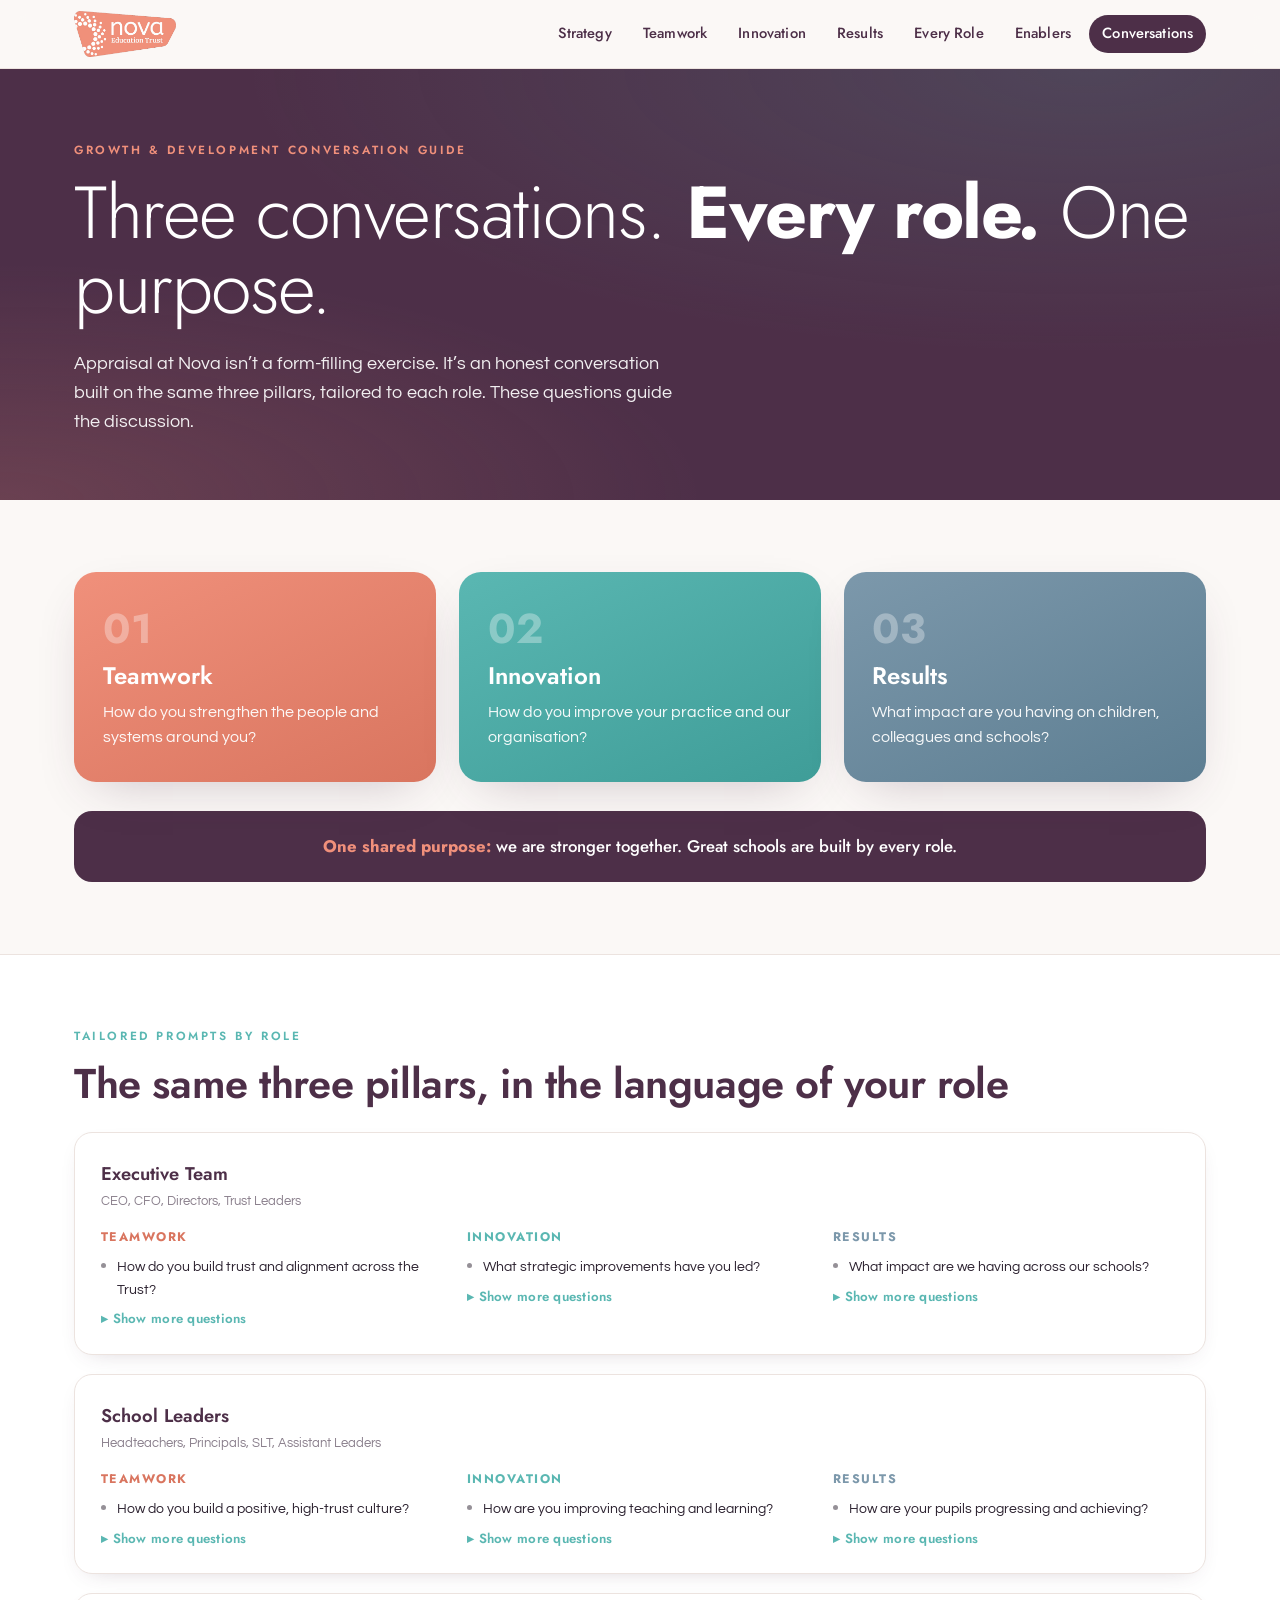
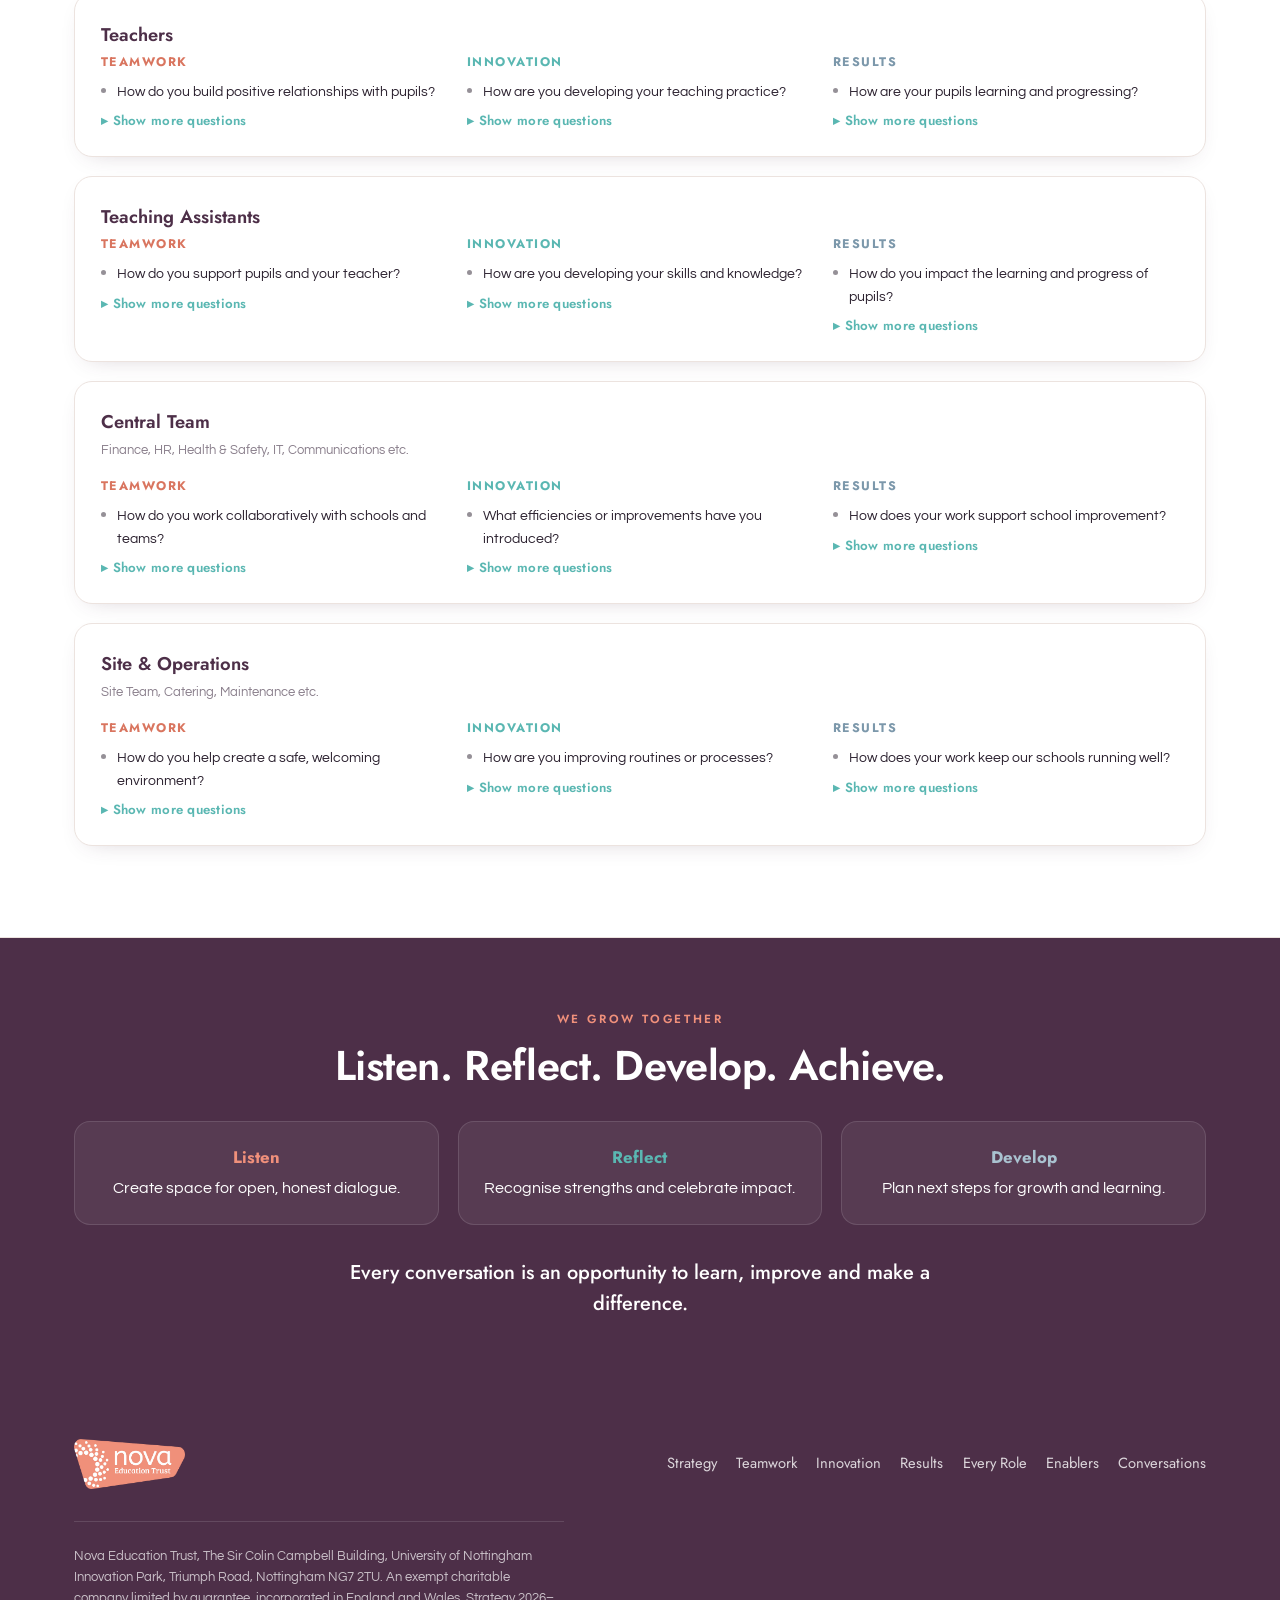
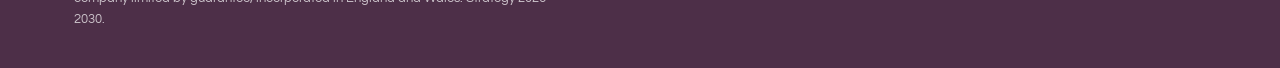
==== commit 61efbffc: "Fix conversation guide intro text" ====
--- a/conversation-guide.html
+++ b/conversation-guide.html
@@ -25,7 +25,7 @@
   <div class="wrap">
     <div class="eyebrow" style="color:var(--coral)">Growth &amp; Development Conversation Guide</div>
     <h1>Three conversations. <b>Every role.</b> One purpose.</h1>
-    <p class="sub">Appraisal at Nova isn&rsquo;t a form-filling exercise. It&rsquo;s three honest conversations built on the same three pillars, tailored to each role. These questions guide the discussion.</p>
+    <p class="sub">Appraisal at Nova isn&rsquo;t a form-filling exercise. It&rsquo;s an honest conversation built on the same three pillars, tailored to each role. These questions guide the discussion.</p>
   </div>
 </section>
 
--- a/style.css
+++ b/style.css
@@ -119,7 +119,8 @@
 .pcard.i{background:linear-gradient(155deg,var(--teal),#3f9d98)}
 .pcard.r{background:linear-gradient(155deg,var(--slate),#5d7e92)}
 .pcard .num{font-family:var(--display);font-weight:700;font-size:2.6rem;opacity:.32;line-height:1}
-.pcard h3{font-size:1.5rem;font-weight:600;margin:.5rem 0 .15rem}
+.pcard h3{font-size:1.5rem;font-weight:600;margin:.5rem 0 .25rem}
+.pcard .card-words{font-family:var(--display);font-weight:700;font-size:.95rem;color:#fff;letter-spacing:.02em;margin-bottom:.5rem;opacity:.95}
 .pcard .motto{font-weight:600;font-family:var(--display);opacity:.95;margin-bottom:.9rem;letter-spacing:.02em}
 .pcard p{font-size:.98rem;opacity:.95}
 .pcard .q{margin-top:1.1rem;font-style:italic;font-size:.92rem;opacity:.9;border-top:1px solid rgba(255,255,255,.25);padding-top:.9rem}
@@ -271,10 +272,6 @@
   padding:2rem 2.4rem;border-radius:20px;
   background:var(--plum-tint);border-left:none;position:relative;
 }
-.pull-quote::before{
-  content:"\201C";font-family:var(--display);font-size:5rem;color:var(--plum);
-  opacity:.18;position:absolute;top:-.6rem;left:1rem;line-height:1;
-}
 .pull-quote p{
   font-family:var(--display);font-size:clamp(1.1rem,2.4vw,1.5rem);
   font-weight:600;color:var(--plum);line-height:1.35;font-style:italic;
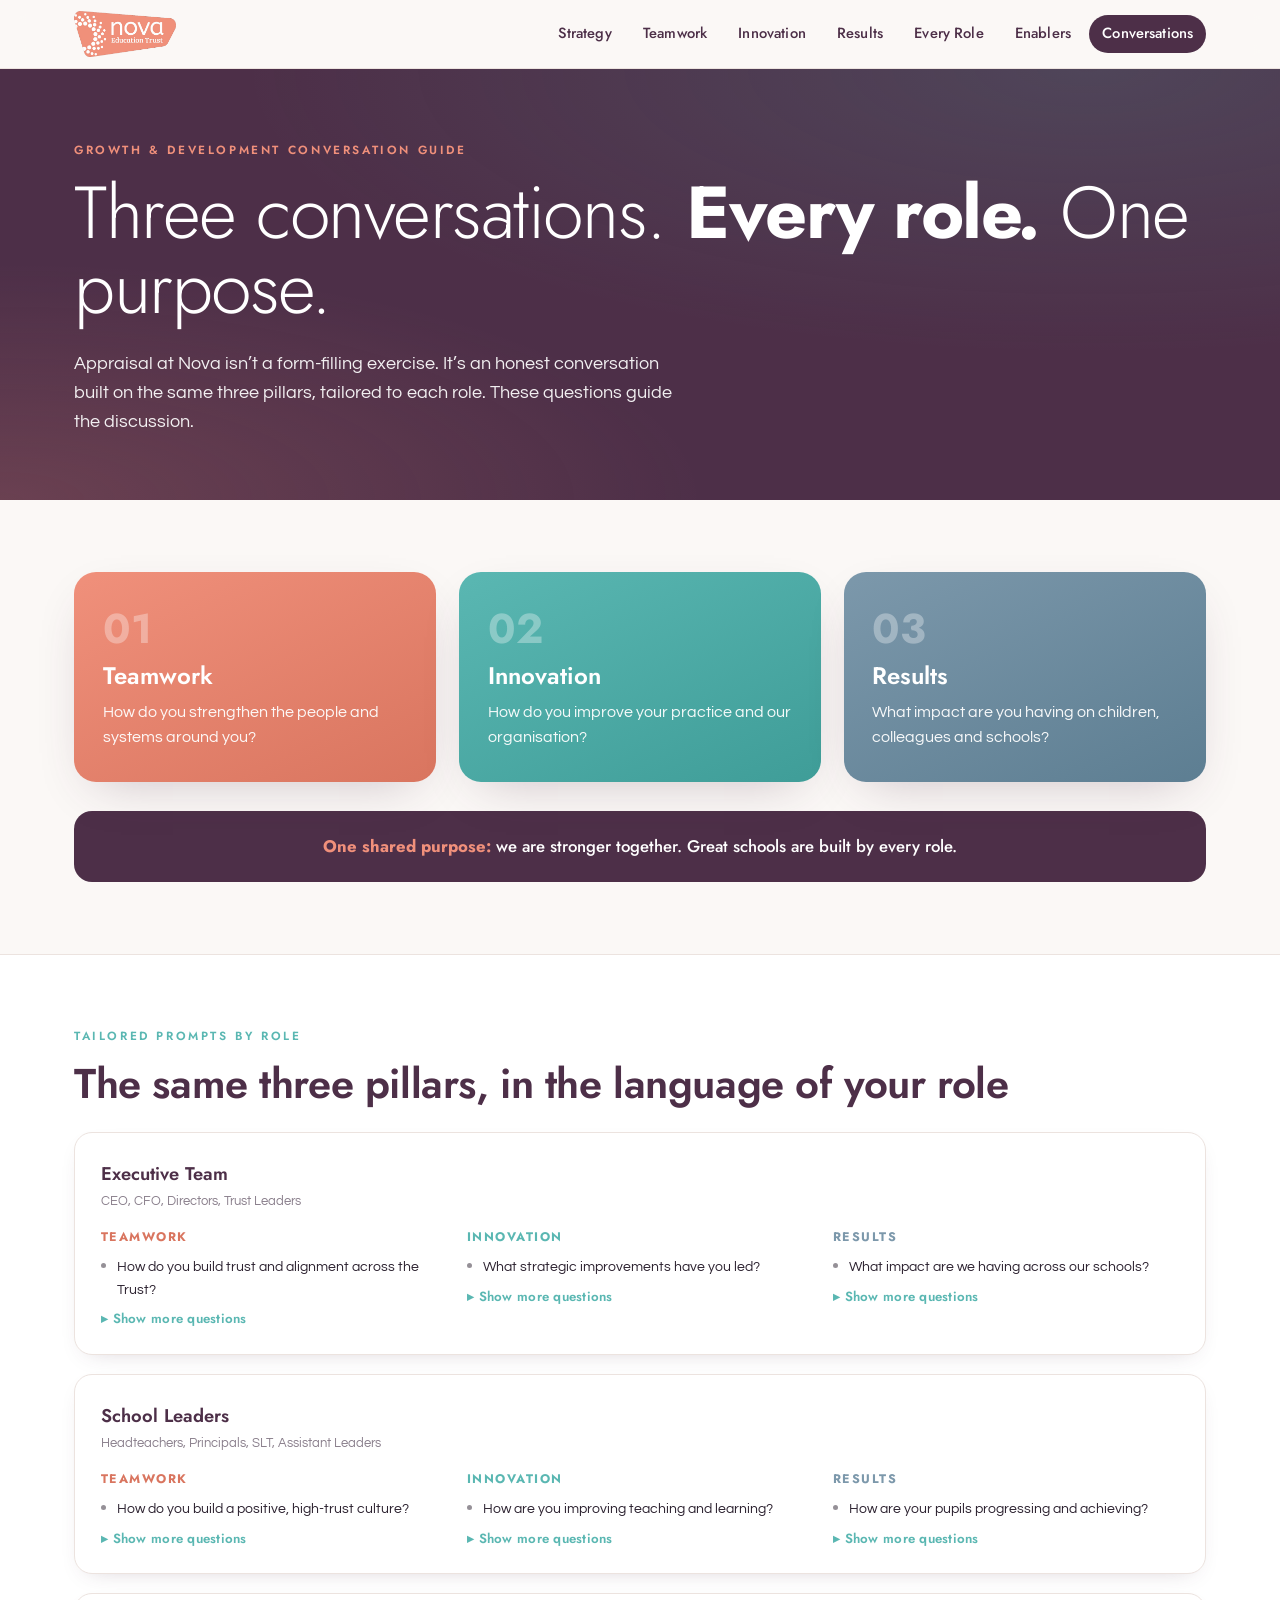
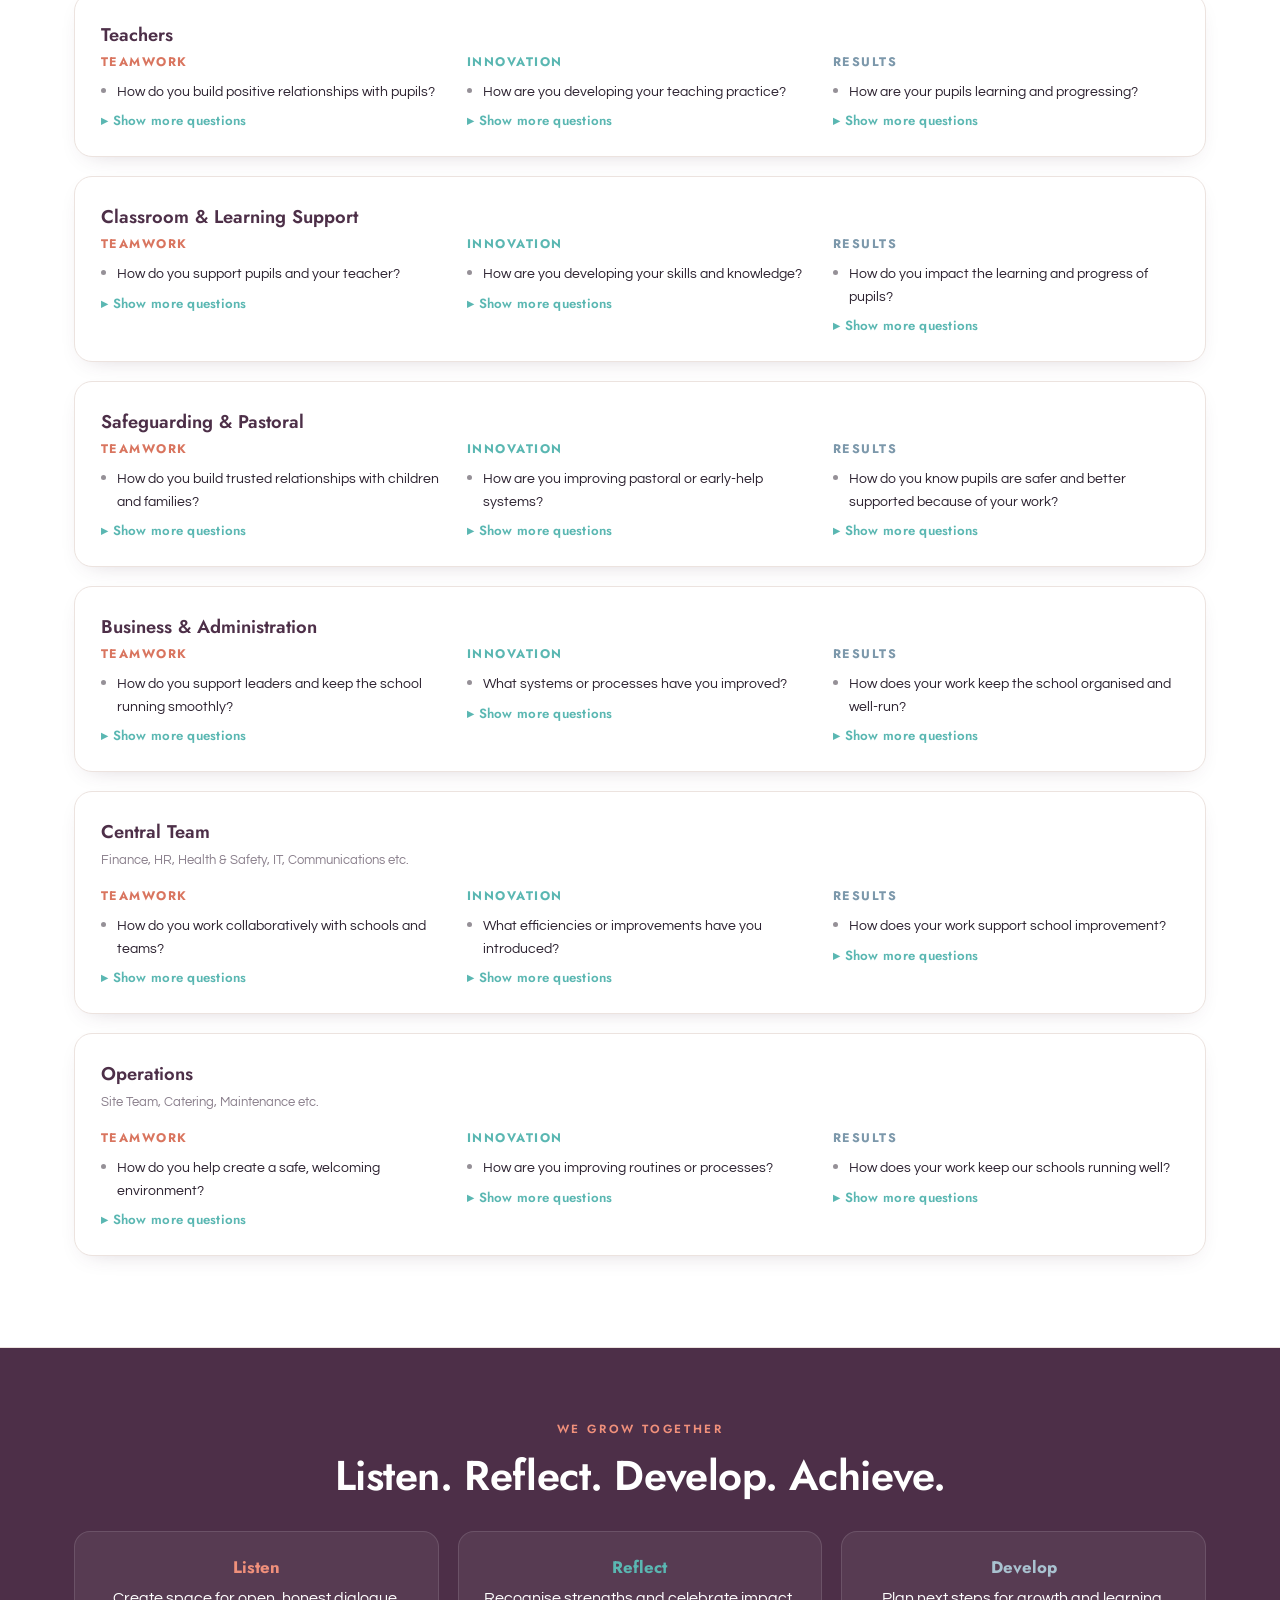
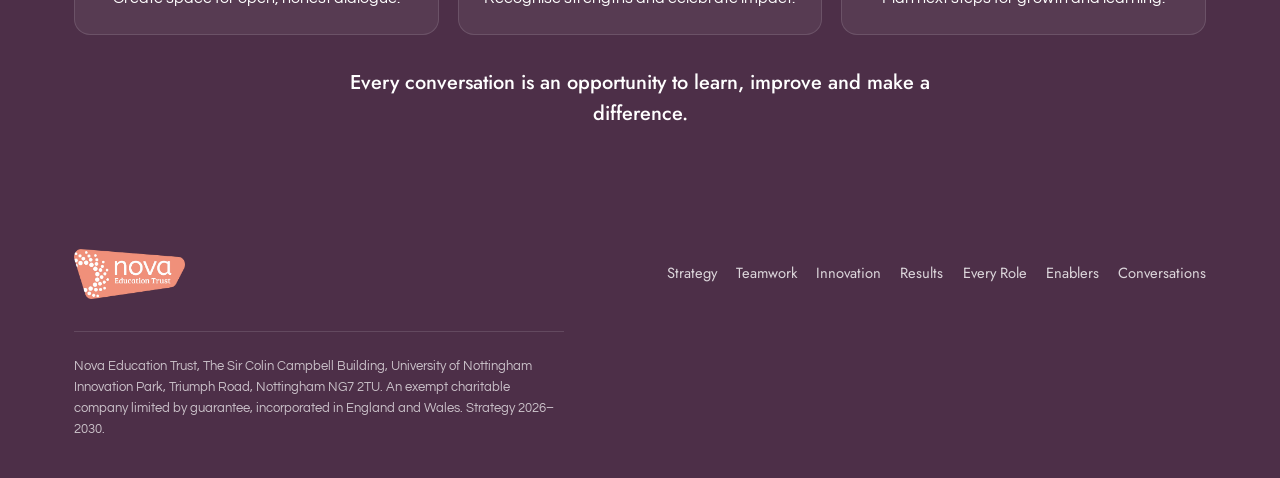
==== commit fa4e1b70: "Batch edits: KPIs, role table, enablers, section order, conversation guide Co-Authored-By: Claude So" ====
--- a/conversation-guide.html
+++ b/conversation-guide.html
@@ -121,9 +121,9 @@
         </div>
       </div>
 
-      <!-- Teaching Assistants -->
-      <div class="conv-role reveal">
-        <h3>Teaching Assistants</h3>
+      <!-- Classroom & Learning Support -->
+      <div class="conv-role reveal">
+        <h3>Classroom &amp; Learning Support</h3>
         <div class="conv-cols">
           <div class="ct">
             <h5>Teamwork</h5>
@@ -146,6 +146,56 @@
         </div>
       </div>
 
+      <!-- Safeguarding & Pastoral -->
+      <div class="conv-role reveal">
+        <h3>Safeguarding &amp; Pastoral</h3>
+        <div class="conv-cols">
+          <div class="ct">
+            <h5>Teamwork</h5>
+            <ul><li>How do you build trusted relationships with children and families?</li></ul>
+            <div class="conv-extra" id="sp-t-extra"><ul><li>How do you work with staff to keep pupils safe and supported?</li><li>How do you help create a culture where every child is known?</li></ul></div>
+            <button class="conv-more-btn" onclick="toggleExtra('sp-t-extra', this)">Show more questions</button>
+          </div>
+          <div class="ci">
+            <h5>Innovation</h5>
+            <ul><li>How are you improving pastoral or early-help systems?</li></ul>
+            <div class="conv-extra" id="sp-i-extra"><ul><li>What new strategies have you used to support vulnerable pupils?</li><li>How do you keep developing your safeguarding and pastoral practice?</li></ul></div>
+            <button class="conv-more-btn" onclick="toggleExtra('sp-i-extra', this)">Show more questions</button>
+          </div>
+          <div class="cr">
+            <h5>Results</h5>
+            <ul><li>How do you know pupils are safer and better supported because of your work?</li></ul>
+            <div class="conv-extra" id="sp-r-extra"><ul><li>What impact do you have on attendance and engagement?</li><li>What are your priorities for the year ahead?</li></ul></div>
+            <button class="conv-more-btn" onclick="toggleExtra('sp-r-extra', this)">Show more questions</button>
+          </div>
+        </div>
+      </div>
+
+      <!-- Business & Administration -->
+      <div class="conv-role reveal">
+        <h3>Business &amp; Administration</h3>
+        <div class="conv-cols">
+          <div class="ct">
+            <h5>Teamwork</h5>
+            <ul><li>How do you support leaders and keep the school running smoothly?</li></ul>
+            <div class="conv-extra" id="ba-t-extra"><ul><li>How do you provide calm, helpful communication to staff and parents?</li><li>How do you represent Nova&rsquo;s values in your work?</li></ul></div>
+            <button class="conv-more-btn" onclick="toggleExtra('ba-t-extra', this)">Show more questions</button>
+          </div>
+          <div class="ci">
+            <h5>Innovation</h5>
+            <ul><li>What systems or processes have you improved?</li></ul>
+            <div class="conv-extra" id="ba-i-extra"><ul><li>How do you find efficiencies and better ways of working?</li><li>What skills or knowledge will help you do more?</li></ul></div>
+            <button class="conv-more-btn" onclick="toggleExtra('ba-i-extra', this)">Show more questions</button>
+          </div>
+          <div class="cr">
+            <h5>Results</h5>
+            <ul><li>How does your work keep the school organised and well-run?</li></ul>
+            <div class="conv-extra" id="ba-r-extra"><ul><li>What impact do you have on accuracy, finance or service quality?</li><li>What are your priorities for continuous improvement?</li></ul></div>
+            <button class="conv-more-btn" onclick="toggleExtra('ba-r-extra', this)">Show more questions</button>
+          </div>
+        </div>
+      </div>
+
       <!-- Central Team -->
       <div class="conv-role reveal">
         <h3>Central Team</h3><div class="ex">Finance, HR, Health &amp; Safety, IT, Communications etc.</div>
@@ -171,9 +221,9 @@
         </div>
       </div>
 
-      <!-- Site & Operations -->
-      <div class="conv-role reveal">
-        <h3>Site &amp; Operations</h3><div class="ex">Site Team, Catering, Maintenance etc.</div>
+      <!-- Operations -->
+      <div class="conv-role reveal">
+        <h3>Operations</h3><div class="ex">Site Team, Catering, Maintenance etc.</div>
         <div class="conv-cols">
           <div class="ct">
             <h5>Teamwork</h5>
--- a/style.css
+++ b/style.css
@@ -293,18 +293,18 @@
 .sm-item{
   padding:1.1rem 1.3rem;border-bottom:1px solid rgba(255,255,255,.1);
 }
-.sm-col.sm-t .sm-item{background:rgba(240,144,123,.18)}
-.sm-col.sm-i .sm-item{background:rgba(90,183,178,.15)}
-.sm-col.sm-r .sm-item{background:rgba(124,152,171,.15)}
+.sm-col.sm-t .sm-item{background:rgba(255,255,255,.08)}
+.sm-col.sm-i .sm-item{background:rgba(255,255,255,.08)}
+.sm-col.sm-r .sm-item{background:rgba(255,255,255,.08)}
 .sm-item:last-child{border-bottom:none}
 .sm-area{
   font-family:var(--display);font-weight:700;font-size:.82rem;
   text-transform:uppercase;letter-spacing:.1em;margin-bottom:.4rem;
 }
-.sm-col.sm-t .sm-area{color:var(--coral-dark)}
-.sm-col.sm-i .sm-area{color:#3f9d98}
-.sm-col.sm-r .sm-area{color:#5d7e92}
-.sm-kpi{font-size:.9rem;color:var(--ink);line-height:1.45}
+.sm-col.sm-t .sm-area{color:var(--coral)}
+.sm-col.sm-i .sm-area{color:var(--teal)}
+.sm-col.sm-r .sm-area{color:#a9c2d0}
+.sm-kpi{font-size:.9rem;color:#f0ece8;line-height:1.45}
 
 /* ---------- enablers CTA button ---------- */
 .btn-enablers{
@@ -327,27 +327,66 @@
 .ecard li{padding-left:1.4rem;position:relative;font-size:.94rem;color:#5a4f5c;line-height:1.5}
 .ecard li::before{content:"→";position:absolute;left:0;color:var(--teal);font-weight:700;font-size:.82rem;top:.05em}
 
+/* ---------- BAC numbered blocks (teamwork page) ---------- */
+.bac-block{
+  background:#fff;border:1px solid var(--line);border-radius:18px;
+  padding:1.8rem 2rem;margin-bottom:1.4rem;box-shadow:var(--shadow-sm);
+}
+.bac-head{display:flex;align-items:flex-start;gap:1.2rem;margin-bottom:.9rem}
+.bac-num{
+  width:44px;height:44px;border-radius:50%;background:var(--coral);color:#fff;
+  font-family:var(--display);font-weight:700;font-size:1.2rem;
+  display:grid;place-items:center;flex-shrink:0;
+}
+.bac-title{font-family:var(--display);font-weight:700;font-size:1.25rem;color:var(--plum);margin-bottom:.2rem}
+.bac-sub{font-size:.95rem;color:#6a5f6c;margin:0}
+.bac-kpi{
+  font-size:.84rem;color:#8a7f8c;border-left:3px solid var(--coral);
+  padding-left:.75rem;margin-bottom:1.1rem;font-style:italic;
+}
+.bac-roles{display:flex;flex-wrap:wrap;gap:.5rem}
+
 /* ---------- modal / popout ---------- */
 .modal-overlay{
-  display:none;position:fixed;inset:0;background:rgba(77,47,72,.55);z-index:500;
+  display:none;position:fixed;inset:0;background:rgba(77,47,72,.7);z-index:500;
   align-items:center;justify-content:center;padding:1.5rem;
 }
 .modal-overlay.open{display:flex}
 .modal-box{
-  background:#fff;border-radius:20px;padding:2rem 2.2rem;max-width:560px;width:100%;
-  box-shadow:0 28px 70px -20px rgba(77,47,72,.45);position:relative;max-height:85vh;overflow-y:auto;
+  background:#fbf8f6;border-radius:20px;overflow:hidden;max-width:560px;width:100%;
+  box-shadow:0 32px 80px -16px rgba(77,47,72,.55);max-height:85vh;overflow-y:auto;
+}
+.modal-header{
+  background:var(--plum);padding:1.2rem 1.5rem;display:flex;
+  align-items:flex-start;justify-content:space-between;gap:1rem;
+}
+.modal-header .modal-sub{
+  font-family:var(--display);font-size:.75rem;font-weight:700;
+  color:var(--teal);text-transform:uppercase;letter-spacing:.2em;margin-bottom:.35rem;
+}
+.modal-header .modal-title{
+  font-family:var(--display);color:#fff;font-size:1.1rem;font-weight:700;margin:0;
 }
 .modal-close{
-  position:absolute;top:1rem;right:1.1rem;background:none;border:none;
-  font-size:1.5rem;color:var(--plum);cursor:pointer;line-height:1;
-  font-family:var(--display);font-weight:600;
-}
-.modal-close:hover{color:var(--coral)}
-.modal-box h3{font-family:var(--display);color:var(--plum);font-size:1.2rem;font-weight:700;margin-bottom:.3rem}
-.modal-box .modal-sub{font-size:.82rem;color:#8a7f8c;margin-bottom:1.2rem;font-family:var(--display);text-transform:uppercase;letter-spacing:.1em}
-.modal-box ul{list-style:none;display:grid;gap:.55rem}
-.modal-box li{padding-left:1.4rem;position:relative;font-size:.94rem;color:#5a4f5c;line-height:1.5}
-.modal-box li::before{content:"→";position:absolute;left:0;color:var(--teal);font-weight:700;font-size:.82rem;top:.05em}
+  background:none;border:none;font-size:1.8rem;color:#fff;opacity:.8;
+  cursor:pointer;line-height:1;padding:.1rem .3rem;flex-shrink:0;
+  font-family:var(--display);font-weight:300;margin-top:-.1rem;
+}
+.modal-close:hover{opacity:1}
+.modal-body{padding:1.6rem 1.8rem}
+.modal-body p{
+  font-family:var(--body);font-size:.92rem;line-height:1.7;color:#4a3d4c;
+  border-left:3px solid var(--coral);padding-left:.9rem;margin:0;
+}
+.modal-body ul{list-style:none;display:grid;gap:.65rem;margin:0;padding:0}
+.modal-body li{
+  font-family:var(--body);font-size:.92rem;line-height:1.7;color:#4a3d4c;
+  padding-left:1.3rem;position:relative;
+}
+.modal-body li::before{
+  content:"";position:absolute;left:0;top:.68em;
+  width:7px;height:7px;border-radius:50%;background:var(--coral);flex-shrink:0;
+}
 
 /* ---------- role popout buttons ---------- */
 .role-btn{
@@ -377,6 +416,13 @@
 .conv-extra.open{display:block}
 .conv-extra ul{margin-top:.4rem}
 
+/* ---------- collapsible success cards ---------- */
+.success-card{cursor:pointer;}
+.success-card ul{display:none;margin-top:.8rem;}
+.success-card.expanded ul{display:block;}
+.success-card .chevron{display:inline-block;margin-left:.5rem;font-size:.75rem;transition:transform .2s;}
+.success-card.expanded .chevron{transform:rotate(180deg);}
+
 /* ---------- responsive ---------- */
 @media(max-width:900px){
   .pillars,.narrative,.success-grid,.kpi-grid,.minicards,.conv-cols,.scorecard-matrix,.enabler-cards{grid-template-columns:1fr}
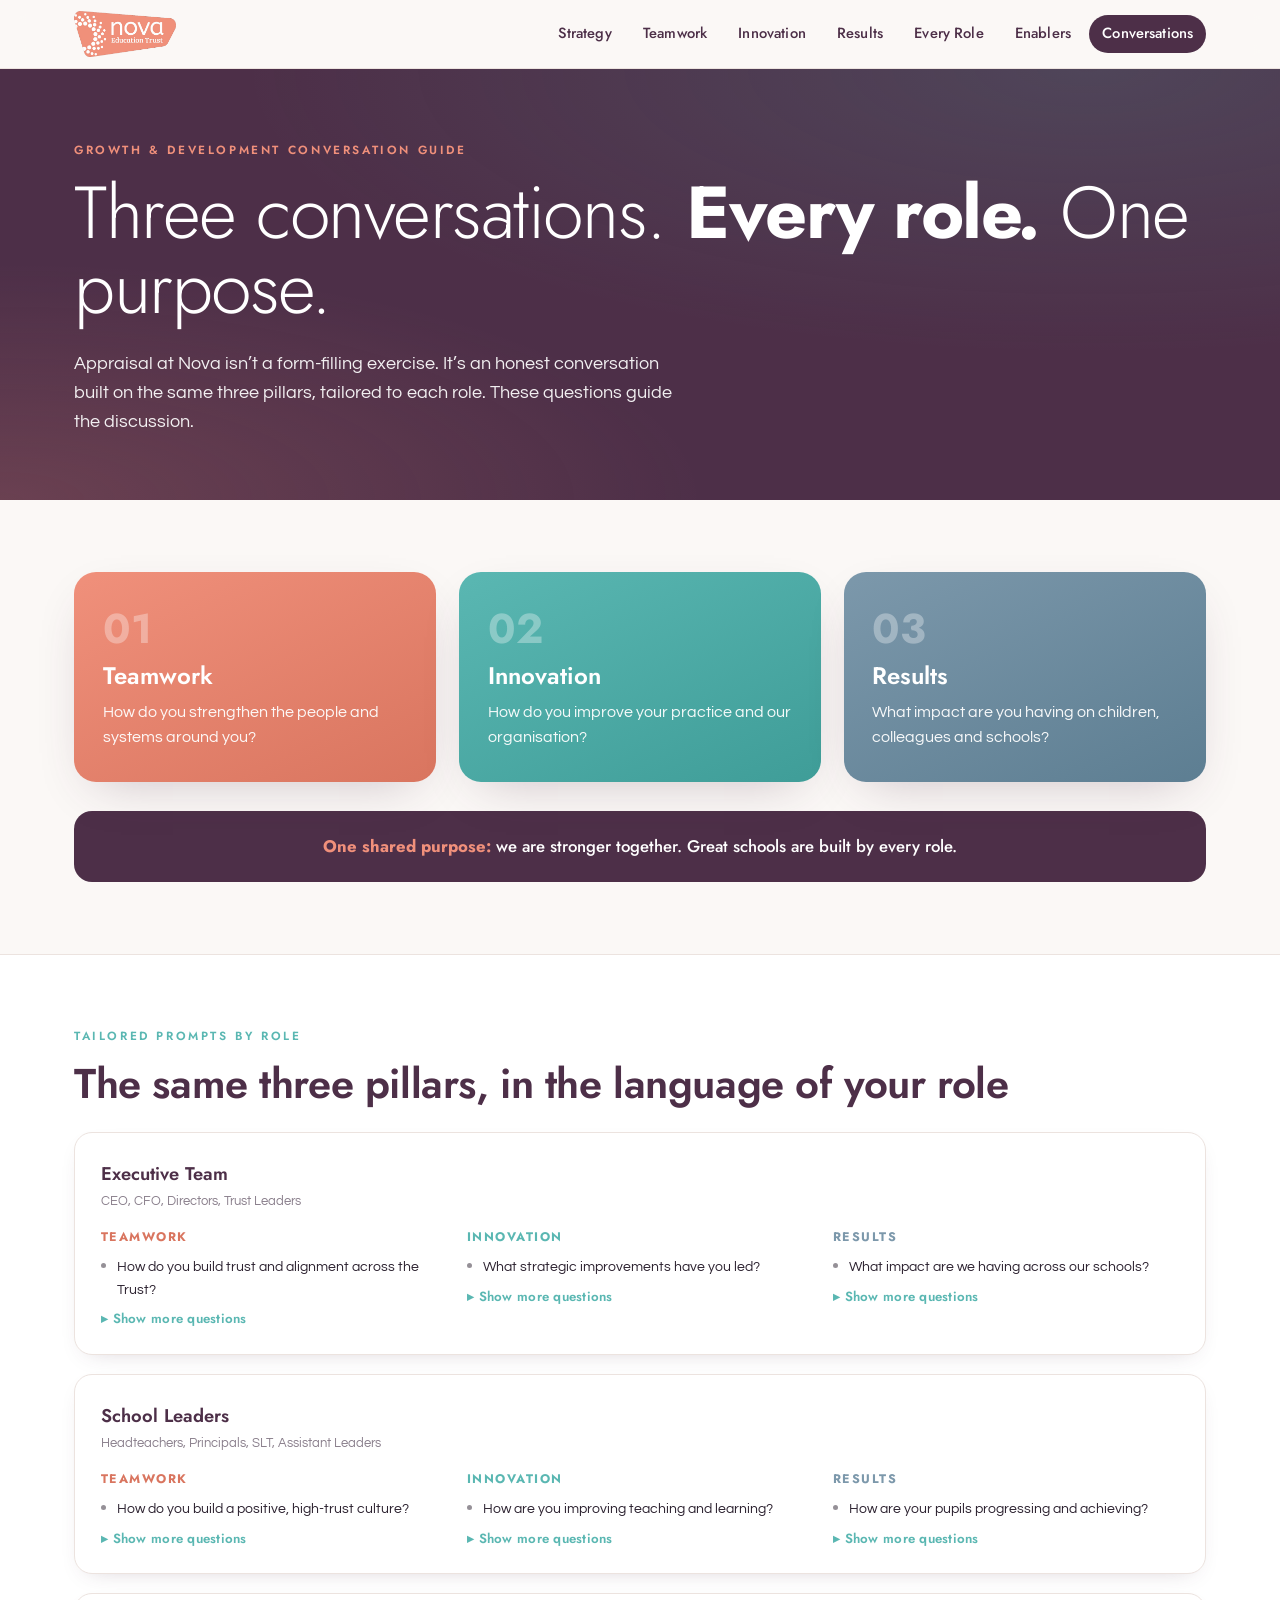
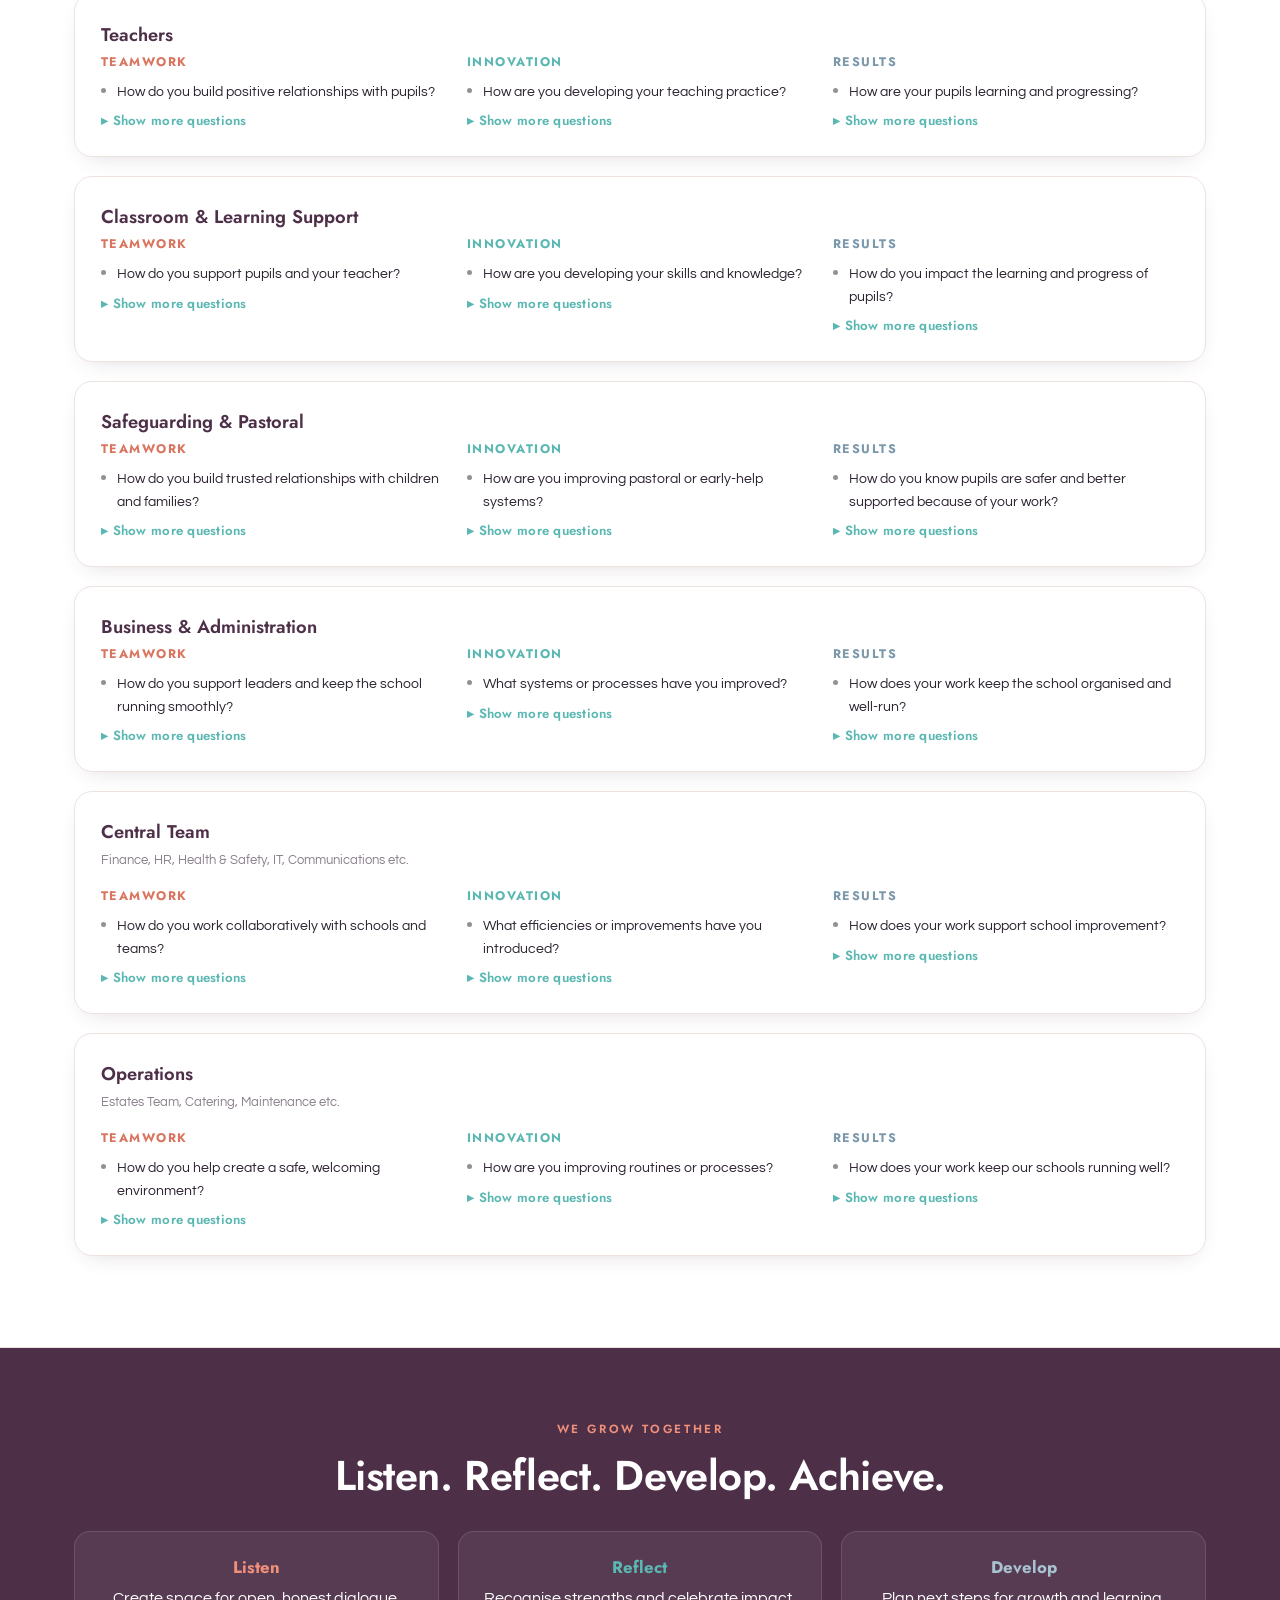
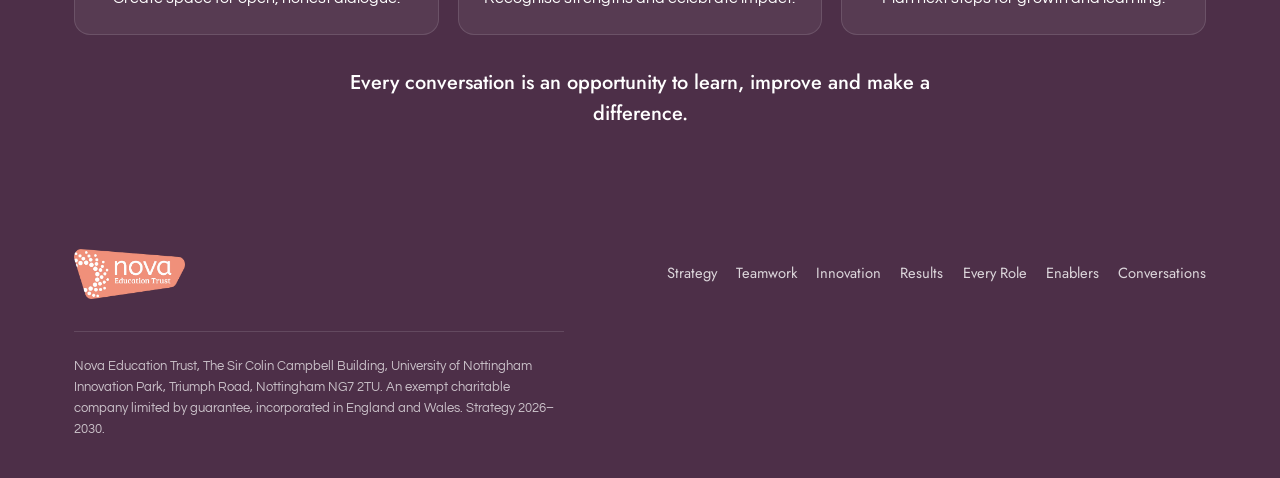
==== commit 84404da9: "Batch edits: enablers content, estate terminology, conversation guide questions Co-Authored-By: Clau" ====
--- a/conversation-guide.html
+++ b/conversation-guide.html
@@ -209,7 +209,7 @@
           <div class="ci">
             <h5>Innovation</h5>
             <ul><li>What efficiencies or improvements have you introduced?</li></ul>
-            <div class="conv-extra" id="ct-i-extra"><ul><li>How are you using technology to add value?</li><li>What skills or knowledge will help you do more?</li></ul></div>
+            <div class="conv-extra" id="ct-i-extra"><ul><li>How are you using technology to add value?</li><li>What skills or knowledge will help you do more?</li><li>How does your specialist advice take into account other key drivers, such as safeguarding and improving teaching and learning standards?</li></ul></div>
             <button class="conv-more-btn" onclick="toggleExtra('ct-i-extra', this)">Show more questions</button>
           </div>
           <div class="cr">
@@ -223,7 +223,7 @@
 
       <!-- Operations -->
       <div class="conv-role reveal">
-        <h3>Operations</h3><div class="ex">Site Team, Catering, Maintenance etc.</div>
+        <h3>Operations</h3><div class="ex">Estates Team, Catering, Maintenance etc.</div>
         <div class="conv-cols">
           <div class="ct">
             <h5>Teamwork</h5>
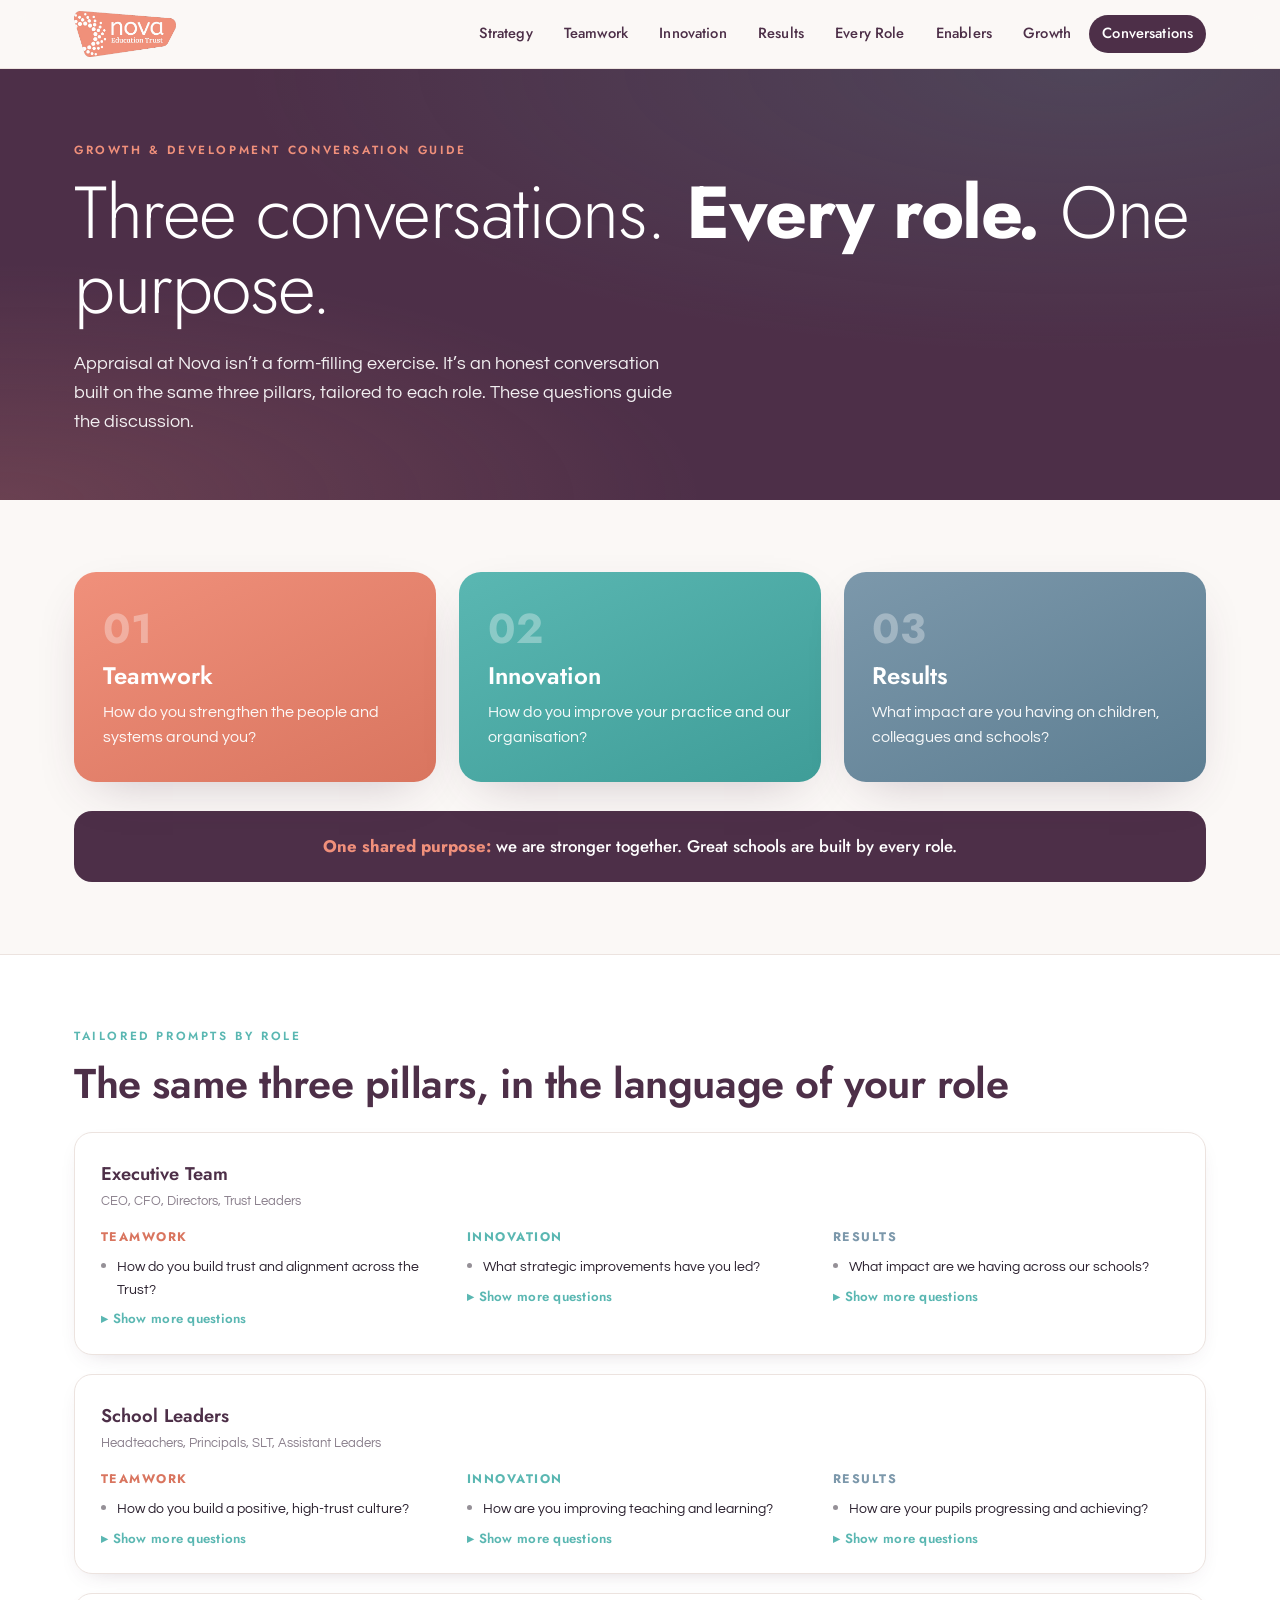
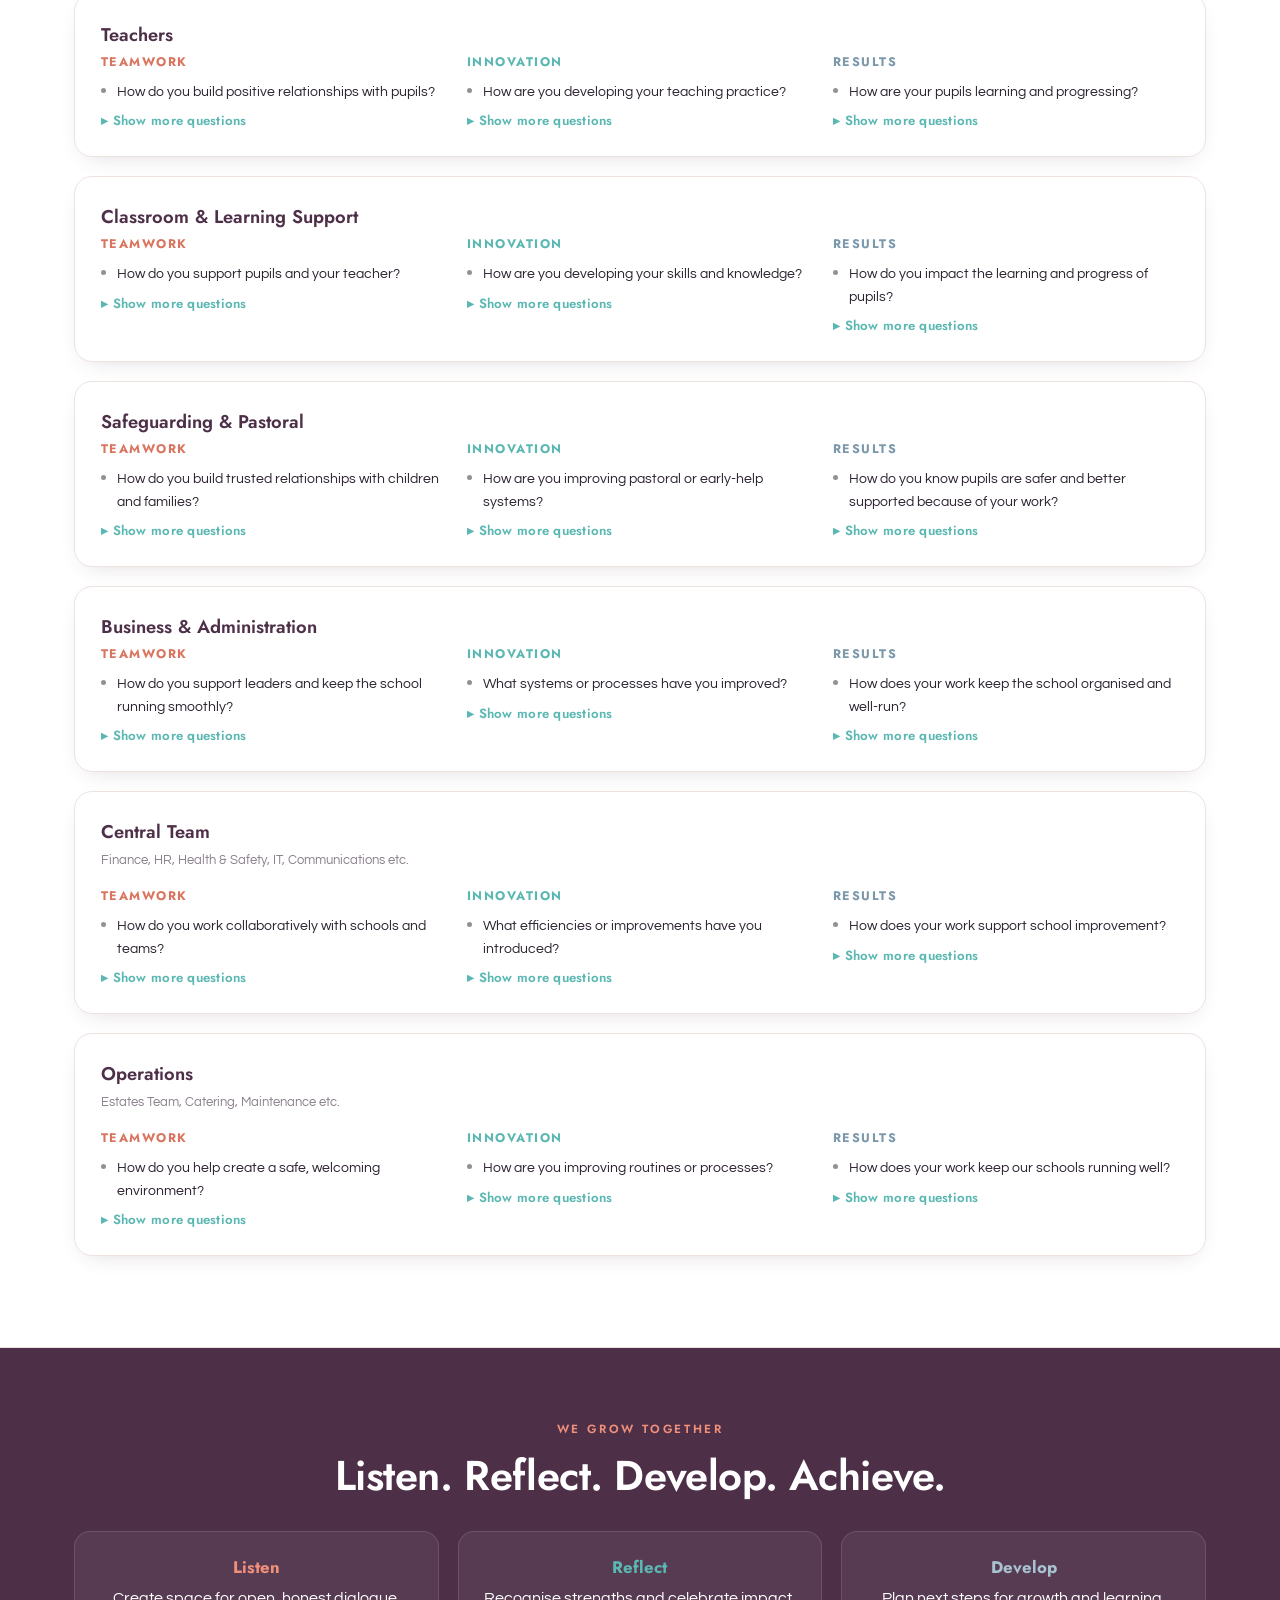
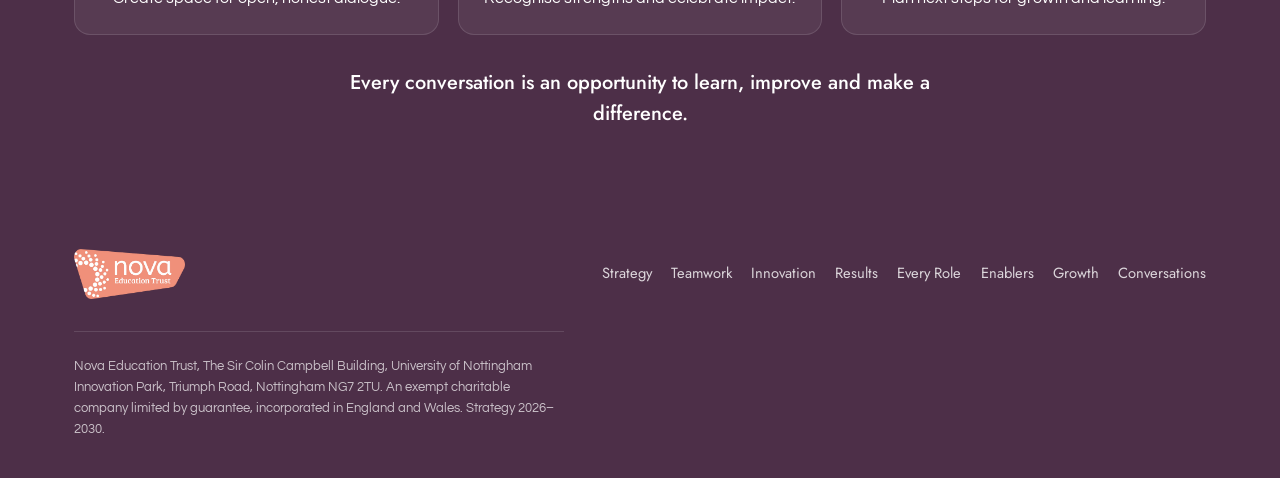
==== commit 913bcf06: "Add Growth page and update nav across all pages Co-Authored-By: Claude Sonnet 4.6 <noreply@anthropic" ====
--- a/conversation-guide.html
+++ b/conversation-guide.html
@@ -16,6 +16,7 @@
       <a href="results.html">Results</a>
       <a href="performance-framework.html">Every Role</a>
       <a href="enablers.html">Enablers</a>
+      <a href="growth.html">Growth</a>
       <a href="conversation-guide.html" class="active">Conversations</a>
     </nav>
   </div>
@@ -268,7 +269,7 @@
     <div class="fgrid">
       <img src="assets/nova-logo-white.png" alt="Nova Education Trust">
       <nav class="fnav">
-        <a href="index.html">Strategy</a><a href="teamwork.html">Teamwork</a><a href="innovation.html">Innovation</a><a href="results.html">Results</a><a href="performance-framework.html">Every Role</a><a href="enablers.html">Enablers</a><a href="conversation-guide.html">Conversations</a>
+        <a href="index.html">Strategy</a><a href="teamwork.html">Teamwork</a><a href="innovation.html">Innovation</a><a href="results.html">Results</a><a href="performance-framework.html">Every Role</a><a href="enablers.html">Enablers</a><a href="growth.html">Growth</a><a href="conversation-guide.html">Conversations</a>
       </nav>
     </div>
     <p class="copy">Nova Education Trust, The Sir Colin Campbell Building, University of Nottingham Innovation Park, Triumph Road, Nottingham NG7 2TU. An exempt charitable company limited by guarantee, incorporated in England and Wales. Strategy 2026&ndash;2030.</p>
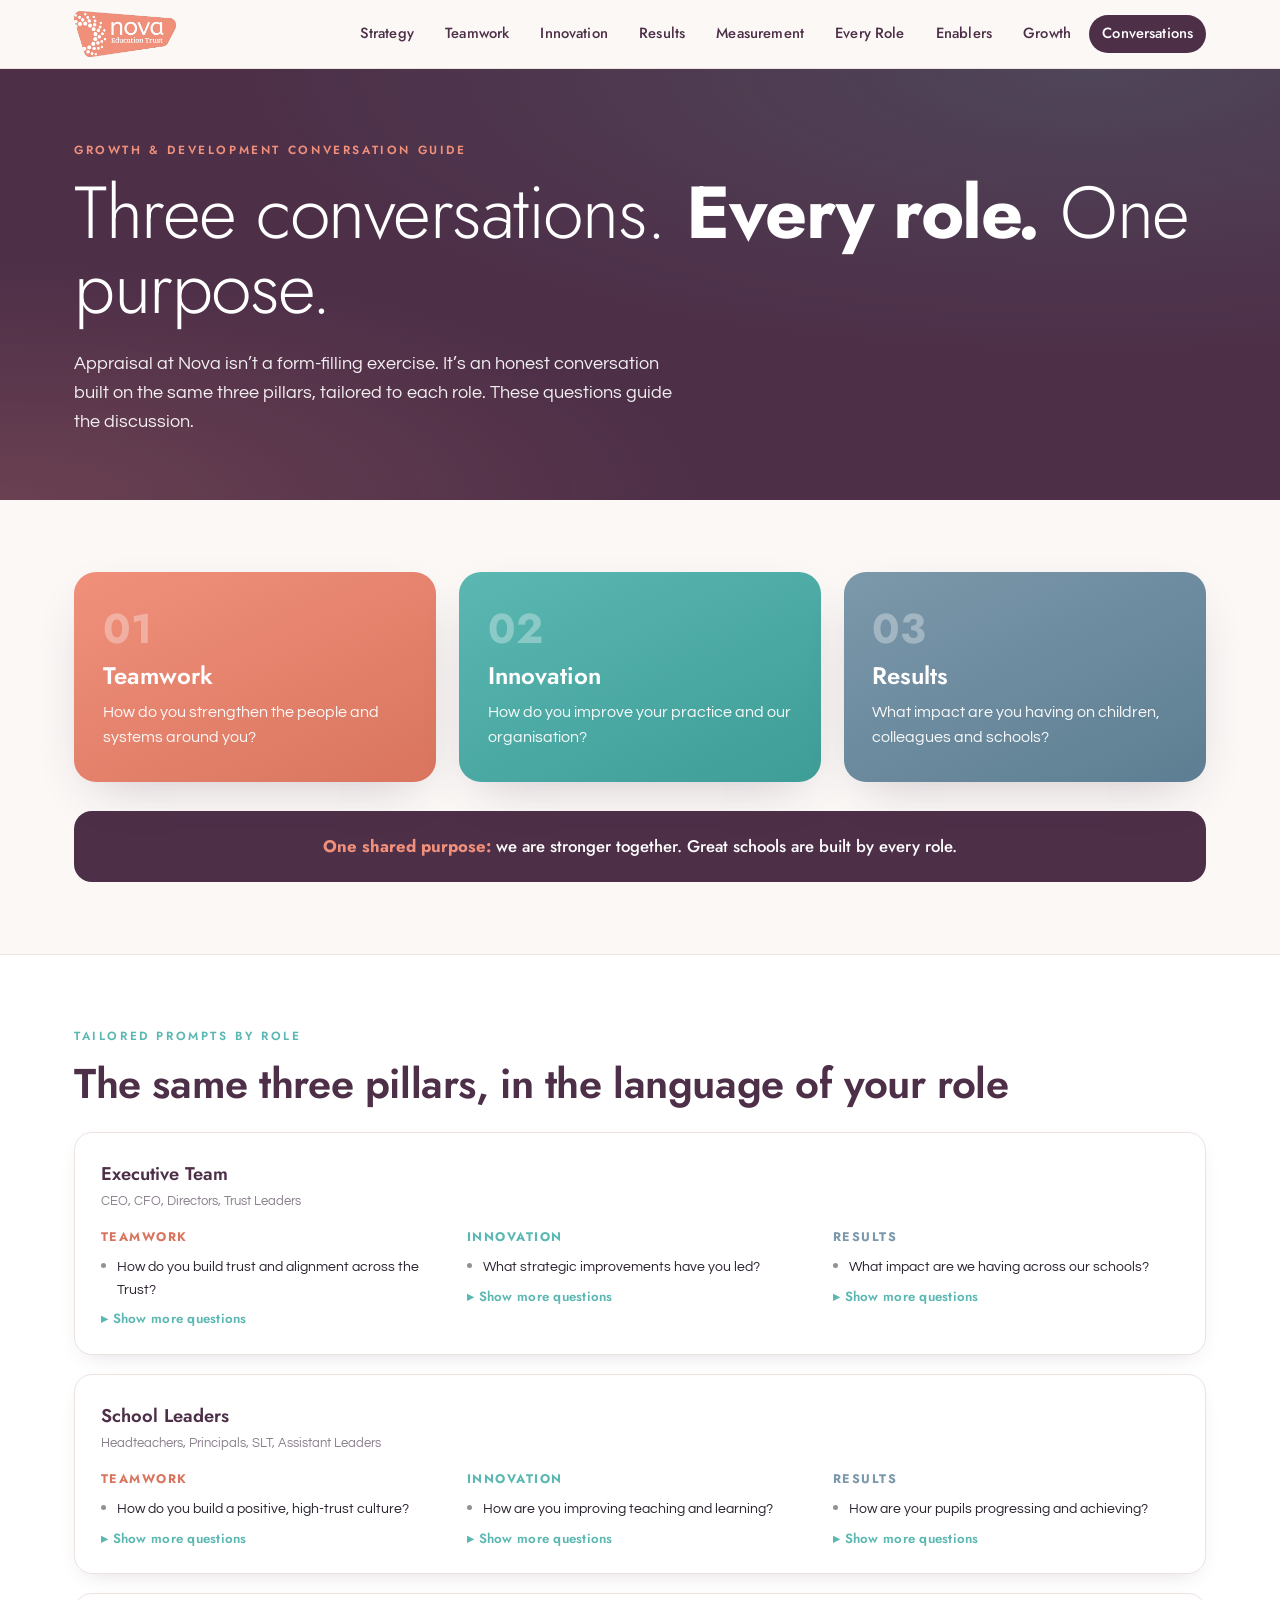
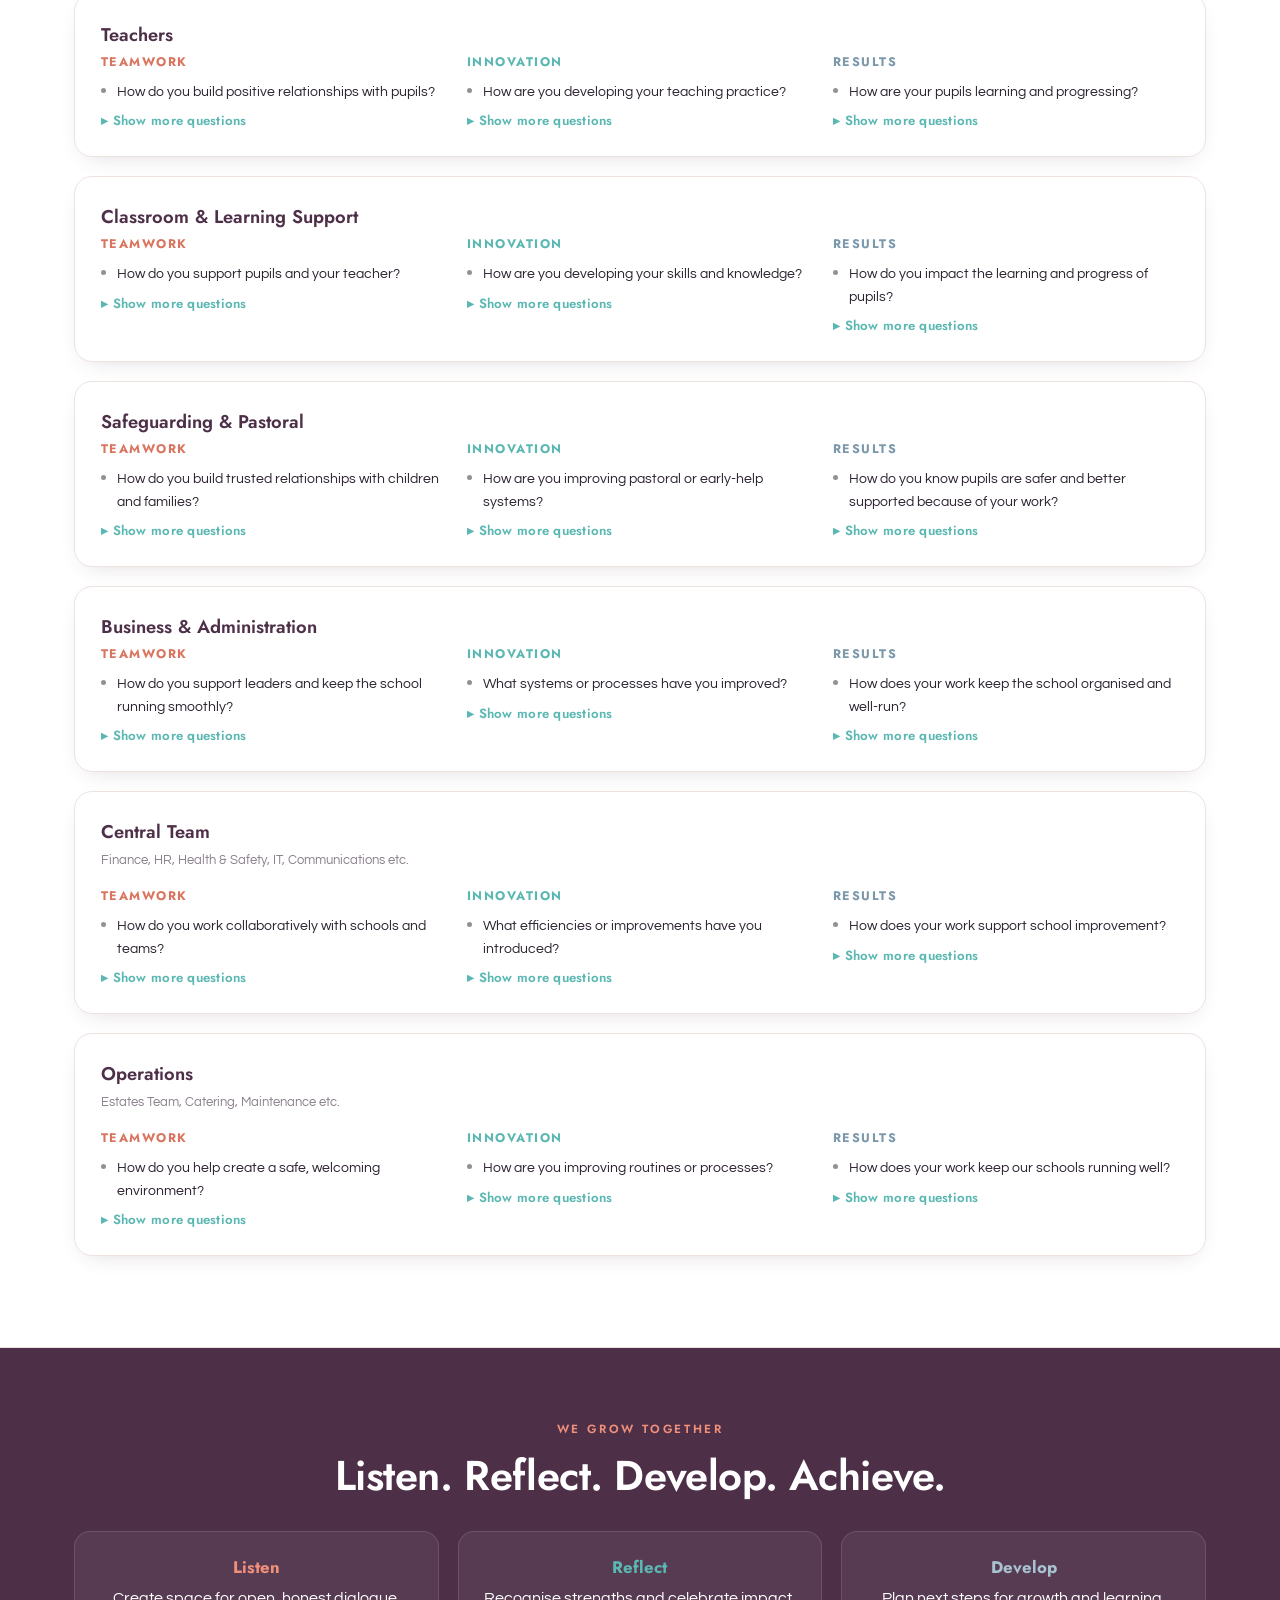
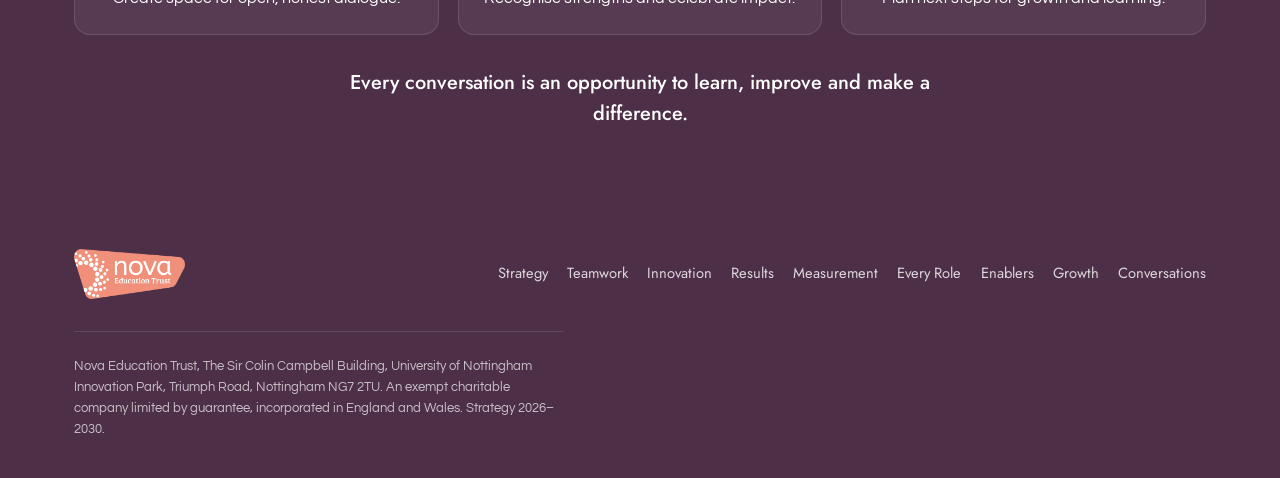
==== commit 88d4767c: "Simplify pillars to narrative, add Measurement page, update all nav - teamwork.html: replace KPIs/su" ====
--- a/conversation-guide.html
+++ b/conversation-guide.html
@@ -14,6 +14,7 @@
       <a href="teamwork.html">Teamwork</a>
       <a href="innovation.html">Innovation</a>
       <a href="results.html">Results</a>
+      <a href="measurement.html">Measurement</a>
       <a href="performance-framework.html">Every Role</a>
       <a href="enablers.html">Enablers</a>
       <a href="growth.html">Growth</a>
@@ -269,7 +270,7 @@
     <div class="fgrid">
       <img src="assets/nova-logo-white.png" alt="Nova Education Trust">
       <nav class="fnav">
-        <a href="index.html">Strategy</a><a href="teamwork.html">Teamwork</a><a href="innovation.html">Innovation</a><a href="results.html">Results</a><a href="performance-framework.html">Every Role</a><a href="enablers.html">Enablers</a><a href="growth.html">Growth</a><a href="conversation-guide.html">Conversations</a>
+        <a href="index.html">Strategy</a><a href="teamwork.html">Teamwork</a><a href="innovation.html">Innovation</a><a href="results.html">Results</a><a href="measurement.html">Measurement</a><a href="performance-framework.html">Every Role</a><a href="enablers.html">Enablers</a><a href="growth.html">Growth</a><a href="conversation-guide.html">Conversations</a>
       </nav>
     </div>
     <p class="copy">Nova Education Trust, The Sir Colin Campbell Building, University of Nottingham Innovation Park, Triumph Road, Nottingham NG7 2TU. An exempt charitable company limited by guarantee, incorporated in England and Wales. Strategy 2026&ndash;2030.</p>
